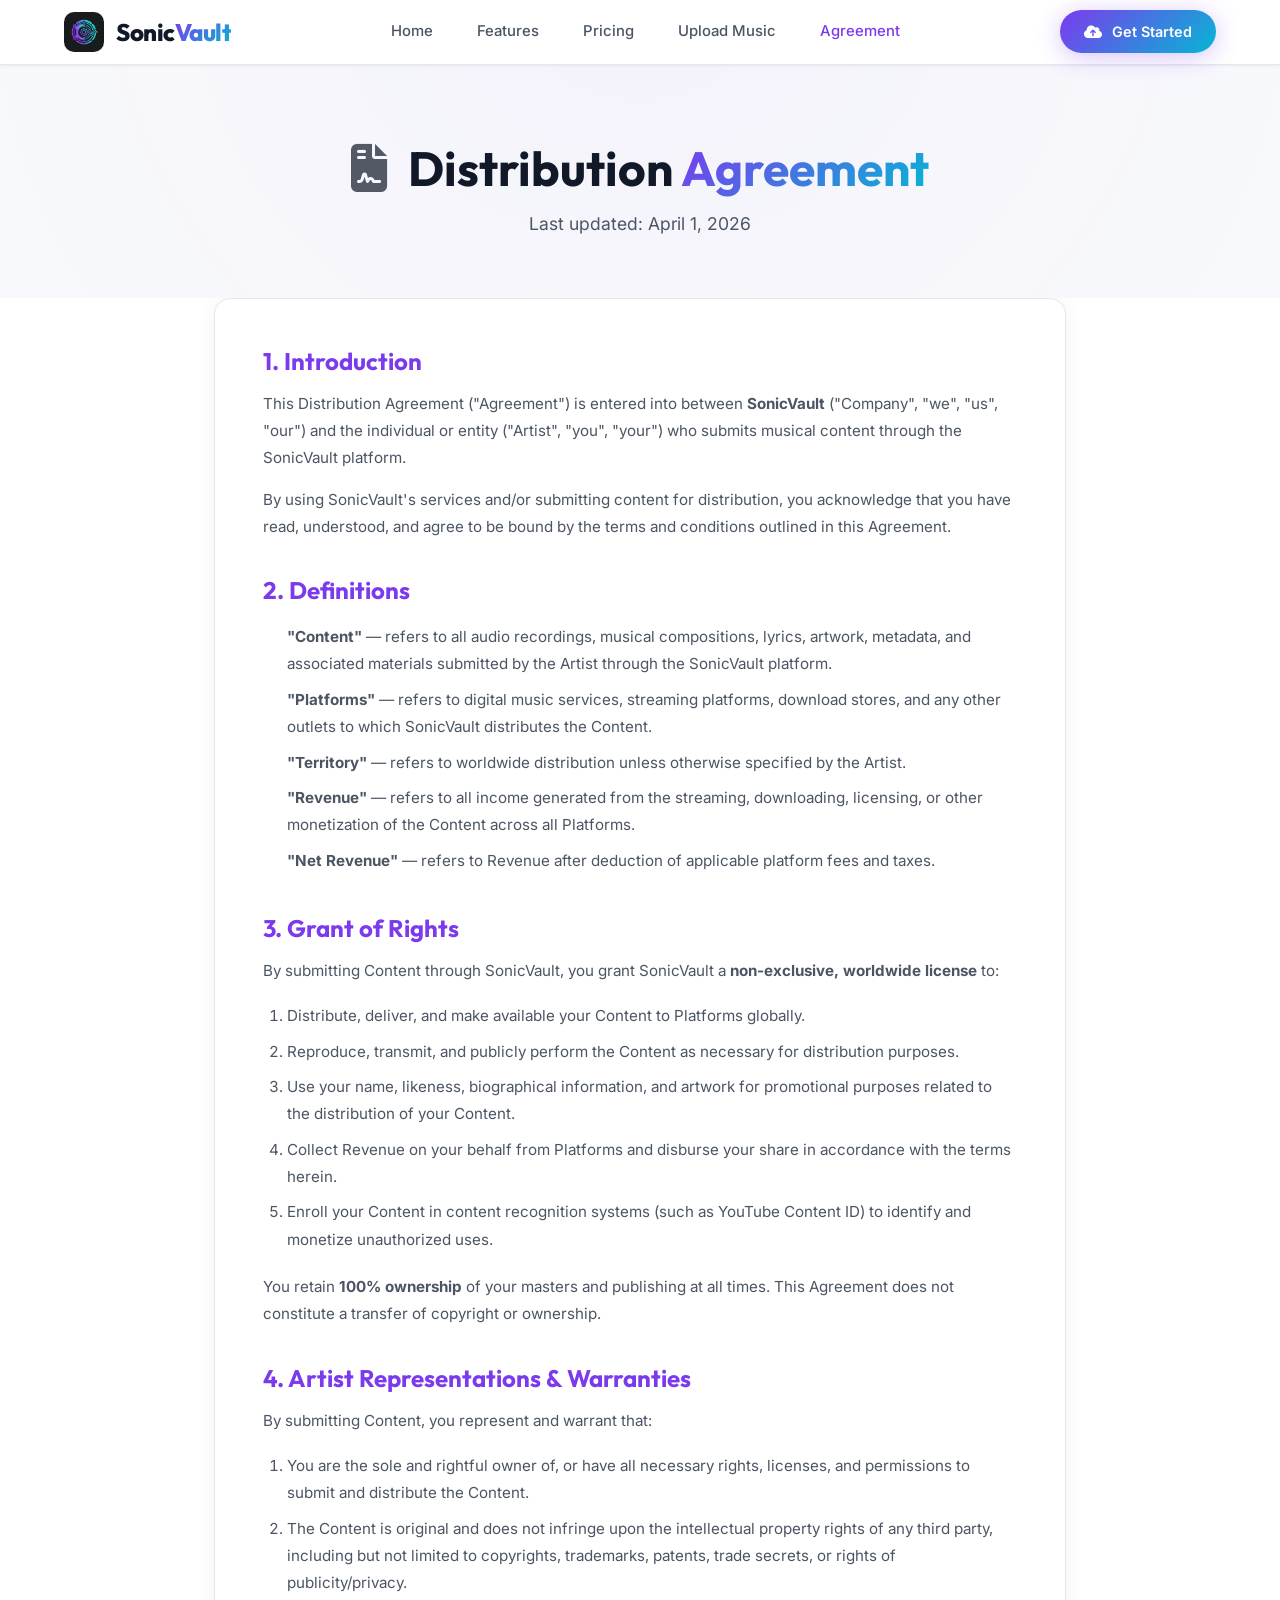
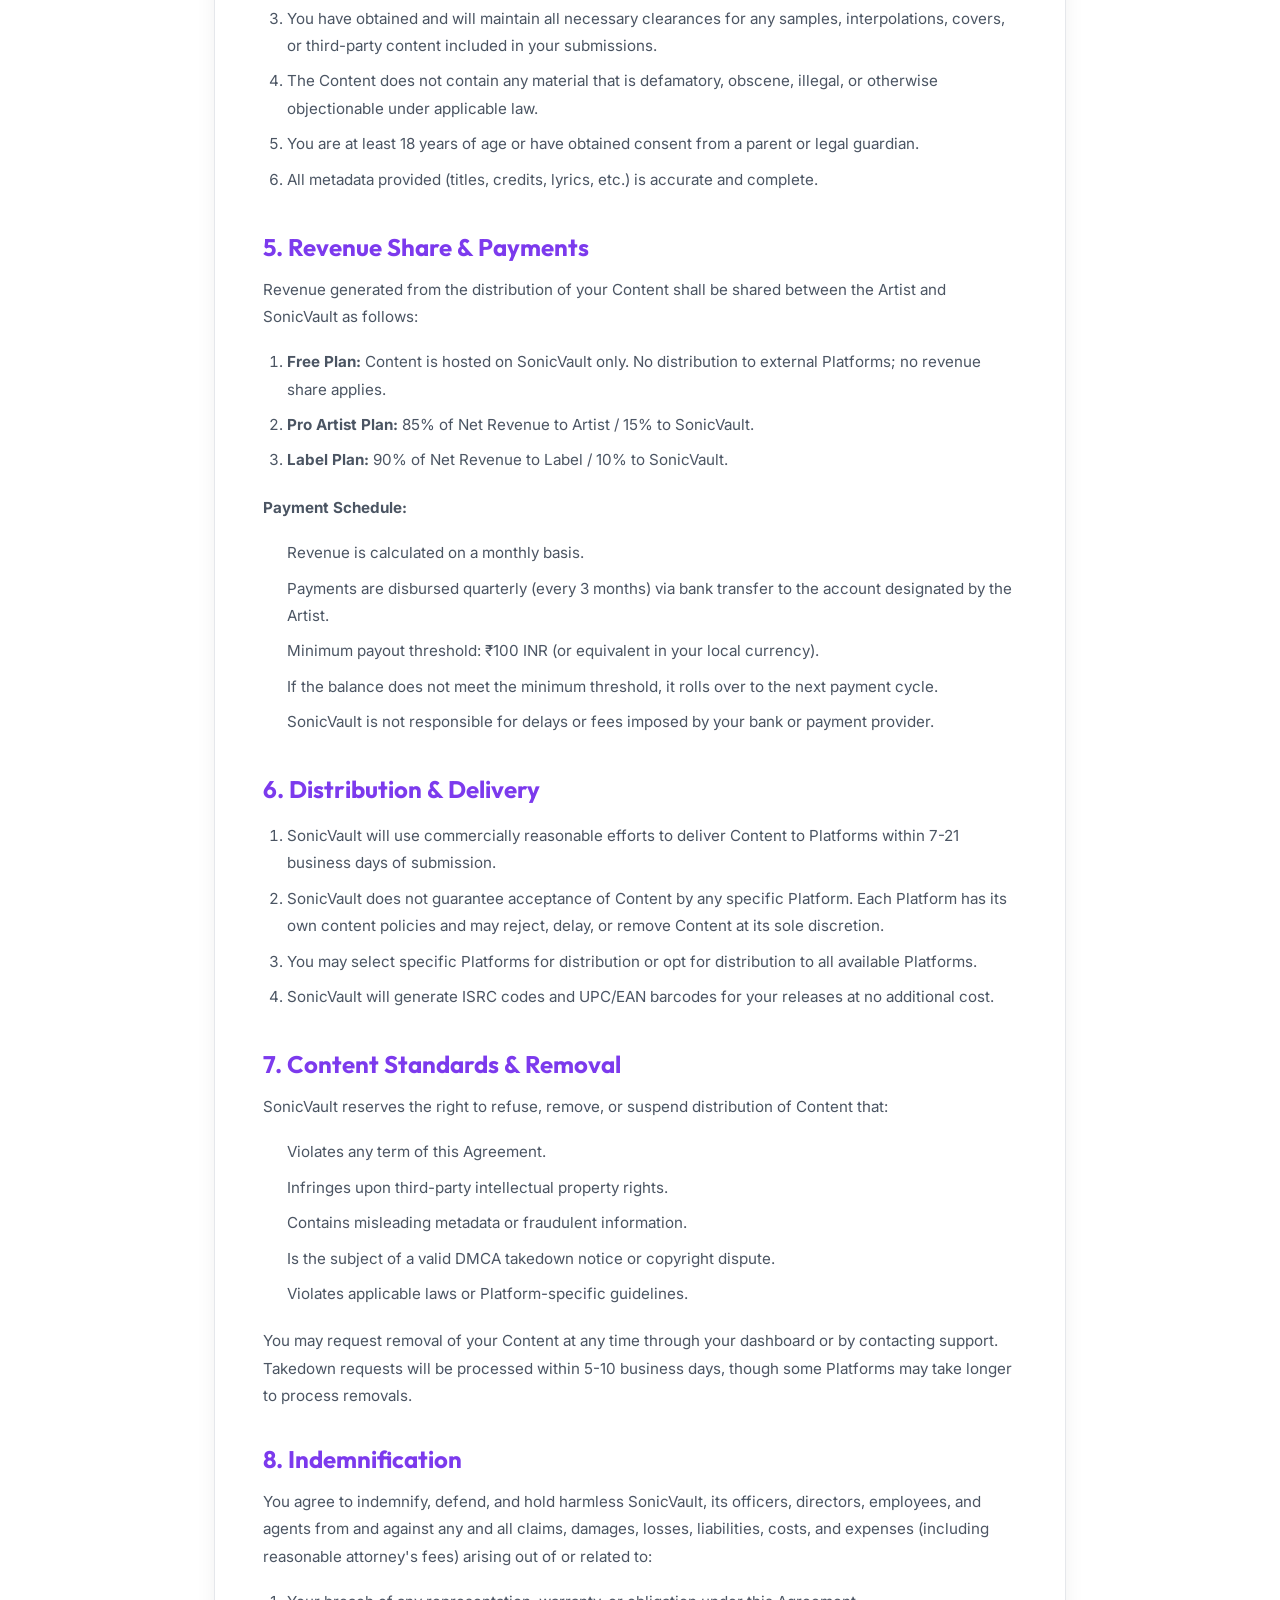
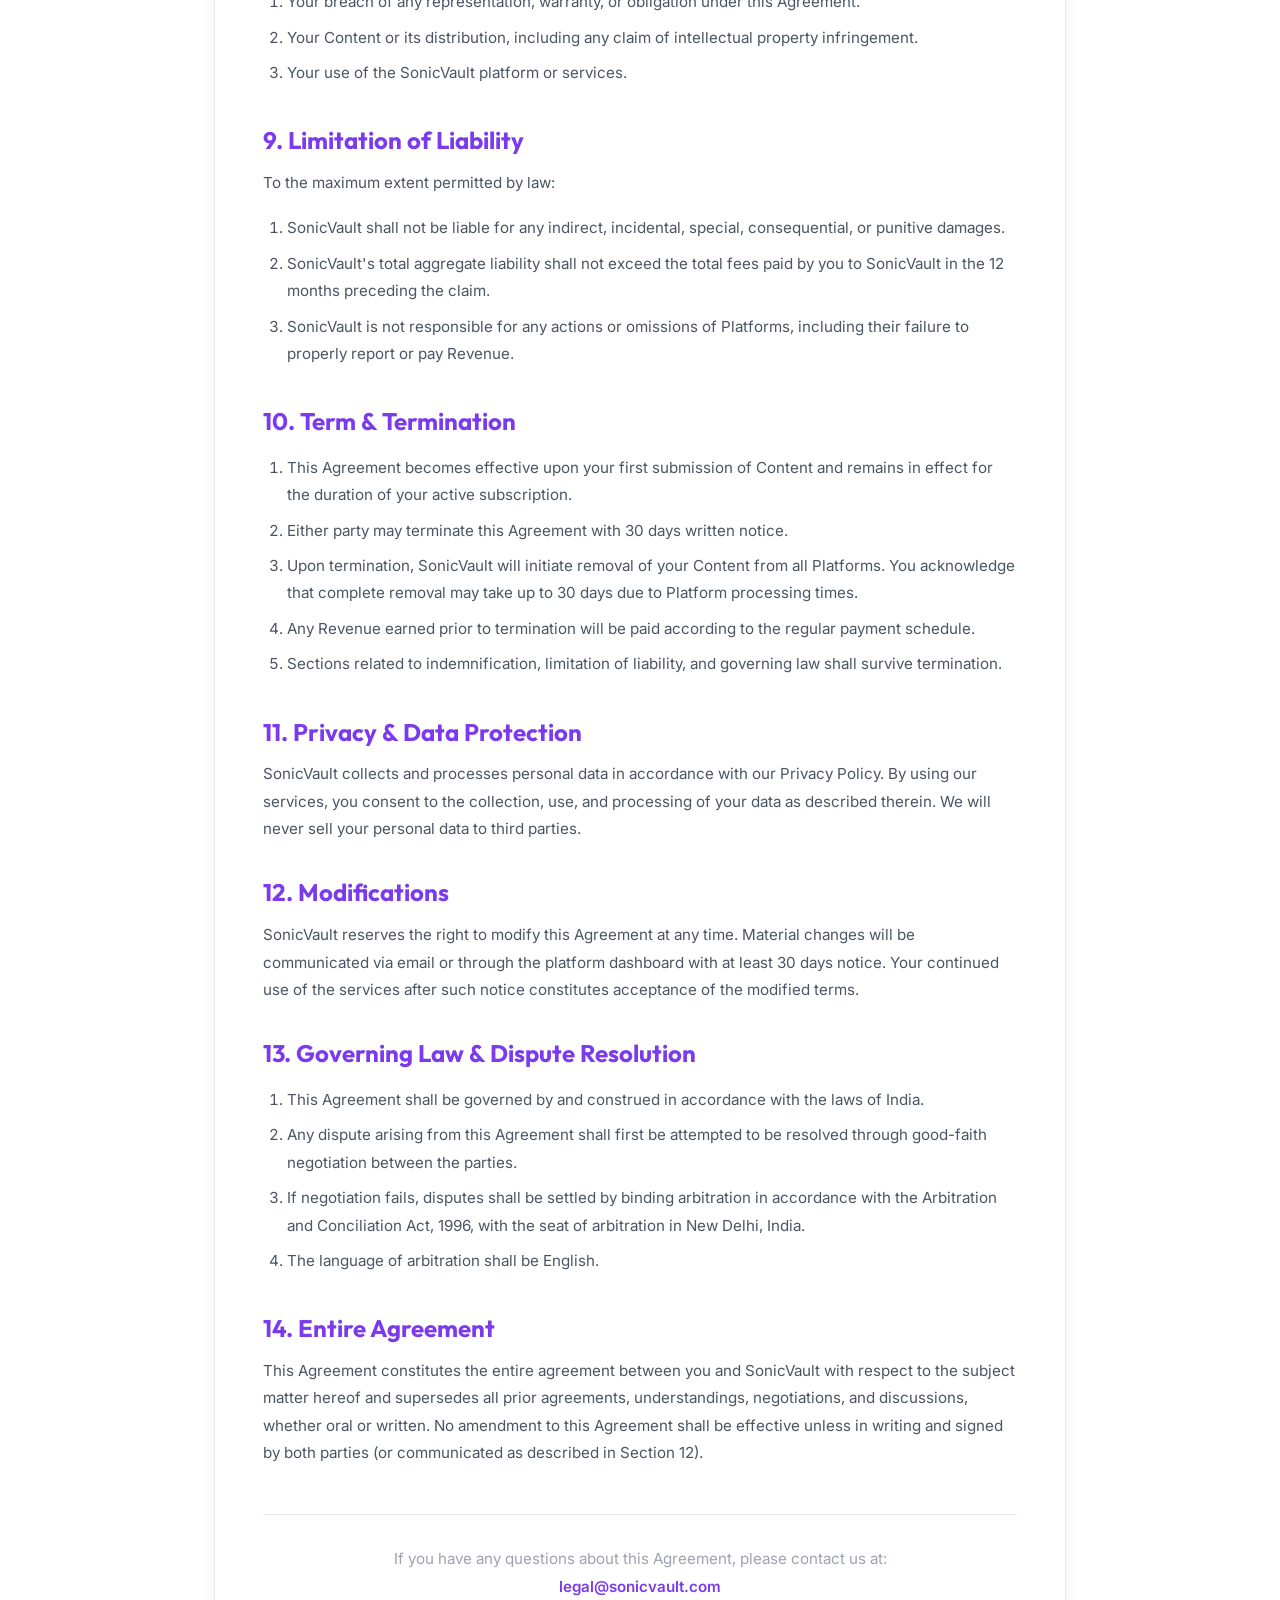
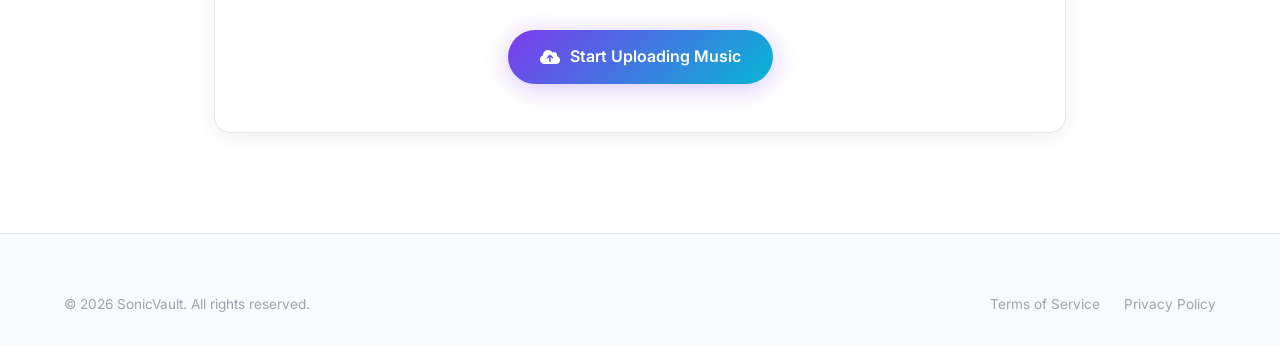
==== agreement.html @ e2209b57 "Initial commit: SonicVault music distribution platform" ====
<!DOCTYPE html>
<html lang="en">
<head>
    <meta charset="UTF-8">
    <meta name="viewport" content="width=device-width, initial-scale=1.0">
    <title>Distribution Agreement — SonicVault</title>
    <meta name="description" content="SonicVault Distribution Agreement — Terms and conditions for music distribution services.">
    <link rel="preconnect" href="https://fonts.googleapis.com">
    <link rel="preconnect" href="https://fonts.gstatic.com" crossorigin>
    <link href="https://fonts.googleapis.com/css2?family=Inter:wght@300;400;500;600;700&family=Outfit:wght@400;500;600;700;800;900&display=swap" rel="stylesheet">
    <link rel="stylesheet" href="https://cdnjs.cloudflare.com/ajax/libs/font-awesome/6.5.1/css/all.min.css">
    <link rel="stylesheet" href="styles.css">
    <link rel="icon" href="assets/images/logo.png" type="image/png">
</head>
<body>

<!-- ===== NAVBAR ===== -->
<nav class="navbar scrolled" id="navbar" style="background: rgba(255,255,255,0.95);">
    <div class="nav-container">
        <a href="index.html" class="nav-logo">
            <img src="assets/images/logo.png" alt="SonicVault Logo">
            <span class="logo-text">Sonic<span>Vault</span></span>
        </a>
        <div class="nav-links">
            <a href="index.html">Home</a>
            <a href="index.html#features">Features</a>
            <a href="index.html#pricing">Pricing</a>
            <a href="upload.html">Upload Music</a>
            <a href="agreement.html" class="active">Agreement</a>
        </div>
        <div class="nav-actions">
            <a href="upload.html" class="btn btn-primary">
                <i class="fa-solid fa-cloud-arrow-up"></i> Get Started
            </a>
        </div>
        <button class="mobile-toggle" id="mobileToggle" aria-label="Toggle menu">
            <i class="fa-solid fa-bars"></i>
        </button>
    </div>
</nav>

<!-- Mobile Menu -->
<div class="mobile-menu" id="mobileMenu">
    <button class="mobile-close" id="mobileClose"><i class="fa-solid fa-xmark"></i></button>
    <a href="index.html">Home</a>
    <a href="index.html#features">Features</a>
    <a href="index.html#pricing">Pricing</a>
    <a href="upload.html">Upload Music</a>
    <a href="agreement.html">Agreement</a>
</div>

<!-- ===== PAGE HEADER ===== -->
<div class="page-header">
    <h1><i class="fa-solid fa-file-contract" style="margin-right: 12px; opacity: 0.7;"></i> Distribution <span class="gradient-text">Agreement</span></h1>
    <p>Last updated: April 1, 2026</p>
</div>

<!-- ===== AGREEMENT CONTENT ===== -->
<div class="agreement-page">
    <div class="agreement-content">

        <h2>1. Introduction</h2>
        <p>This Distribution Agreement ("Agreement") is entered into between <strong>SonicVault</strong> ("Company", "we", "us", "our") and the individual or entity ("Artist", "you", "your") who submits musical content through the SonicVault platform.</p>
        <p>By using SonicVault's services and/or submitting content for distribution, you acknowledge that you have read, understood, and agree to be bound by the terms and conditions outlined in this Agreement.</p>

        <h2>2. Definitions</h2>
        <ul>
            <li><strong>"Content"</strong> — refers to all audio recordings, musical compositions, lyrics, artwork, metadata, and associated materials submitted by the Artist through the SonicVault platform.</li>
            <li><strong>"Platforms"</strong> — refers to digital music services, streaming platforms, download stores, and any other outlets to which SonicVault distributes the Content.</li>
            <li><strong>"Territory"</strong> — refers to worldwide distribution unless otherwise specified by the Artist.</li>
            <li><strong>"Revenue"</strong> — refers to all income generated from the streaming, downloading, licensing, or other monetization of the Content across all Platforms.</li>
            <li><strong>"Net Revenue"</strong> — refers to Revenue after deduction of applicable platform fees and taxes.</li>
        </ul>

        <h2>3. Grant of Rights</h2>
        <p>By submitting Content through SonicVault, you grant SonicVault a <strong>non-exclusive, worldwide license</strong> to:</p>
        <ol>
            <li>Distribute, deliver, and make available your Content to Platforms globally.</li>
            <li>Reproduce, transmit, and publicly perform the Content as necessary for distribution purposes.</li>
            <li>Use your name, likeness, biographical information, and artwork for promotional purposes related to the distribution of your Content.</li>
            <li>Collect Revenue on your behalf from Platforms and disburse your share in accordance with the terms herein.</li>
            <li>Enroll your Content in content recognition systems (such as YouTube Content ID) to identify and monetize unauthorized uses.</li>
        </ol>
        <p>You retain <strong>100% ownership</strong> of your masters and publishing at all times. This Agreement does not constitute a transfer of copyright or ownership.</p>

        <h2>4. Artist Representations & Warranties</h2>
        <p>By submitting Content, you represent and warrant that:</p>
        <ol>
            <li>You are the sole and rightful owner of, or have all necessary rights, licenses, and permissions to submit and distribute the Content.</li>
            <li>The Content is original and does not infringe upon the intellectual property rights of any third party, including but not limited to copyrights, trademarks, patents, trade secrets, or rights of publicity/privacy.</li>
            <li>You have obtained and will maintain all necessary clearances for any samples, interpolations, covers, or third-party content included in your submissions.</li>
            <li>The Content does not contain any material that is defamatory, obscene, illegal, or otherwise objectionable under applicable law.</li>
            <li>You are at least 18 years of age or have obtained consent from a parent or legal guardian.</li>
            <li>All metadata provided (titles, credits, lyrics, etc.) is accurate and complete.</li>
        </ol>

        <h2>5. Revenue Share & Payments</h2>
        <p>Revenue generated from the distribution of your Content shall be shared between the Artist and SonicVault as follows:</p>
        <ol>
            <li><strong>Free Plan:</strong> Content is hosted on SonicVault only. No distribution to external Platforms; no revenue share applies.</li>
            <li><strong>Pro Artist Plan:</strong> 85% of Net Revenue to Artist / 15% to SonicVault.</li>
            <li><strong>Label Plan:</strong> 90% of Net Revenue to Label / 10% to SonicVault.</li>
        </ol>
        <p><strong>Payment Schedule:</strong></p>
        <ul>
            <li>Revenue is calculated on a monthly basis.</li>
            <li>Payments are disbursed quarterly (every 3 months) via bank transfer to the account designated by the Artist.</li>
            <li>Minimum payout threshold: ₹100 INR (or equivalent in your local currency).</li>
            <li>If the balance does not meet the minimum threshold, it rolls over to the next payment cycle.</li>
            <li>SonicVault is not responsible for delays or fees imposed by your bank or payment provider.</li>
        </ul>

        <h2>6. Distribution & Delivery</h2>
        <ol>
            <li>SonicVault will use commercially reasonable efforts to deliver Content to Platforms within 7-21 business days of submission.</li>
            <li>SonicVault does not guarantee acceptance of Content by any specific Platform. Each Platform has its own content policies and may reject, delay, or remove Content at its sole discretion.</li>
            <li>You may select specific Platforms for distribution or opt for distribution to all available Platforms.</li>
            <li>SonicVault will generate ISRC codes and UPC/EAN barcodes for your releases at no additional cost.</li>
        </ol>

        <h2>7. Content Standards & Removal</h2>
        <p>SonicVault reserves the right to refuse, remove, or suspend distribution of Content that:</p>
        <ul>
            <li>Violates any term of this Agreement.</li>
            <li>Infringes upon third-party intellectual property rights.</li>
            <li>Contains misleading metadata or fraudulent information.</li>
            <li>Is the subject of a valid DMCA takedown notice or copyright dispute.</li>
            <li>Violates applicable laws or Platform-specific guidelines.</li>
        </ul>
        <p>You may request removal of your Content at any time through your dashboard or by contacting support. Takedown requests will be processed within 5-10 business days, though some Platforms may take longer to process removals.</p>

        <h2>8. Indemnification</h2>
        <p>You agree to indemnify, defend, and hold harmless SonicVault, its officers, directors, employees, and agents from and against any and all claims, damages, losses, liabilities, costs, and expenses (including reasonable attorney's fees) arising out of or related to:</p>
        <ol>
            <li>Your breach of any representation, warranty, or obligation under this Agreement.</li>
            <li>Your Content or its distribution, including any claim of intellectual property infringement.</li>
            <li>Your use of the SonicVault platform or services.</li>
        </ol>

        <h2>9. Limitation of Liability</h2>
        <p>To the maximum extent permitted by law:</p>
        <ol>
            <li>SonicVault shall not be liable for any indirect, incidental, special, consequential, or punitive damages.</li>
            <li>SonicVault's total aggregate liability shall not exceed the total fees paid by you to SonicVault in the 12 months preceding the claim.</li>
            <li>SonicVault is not responsible for any actions or omissions of Platforms, including their failure to properly report or pay Revenue.</li>
        </ol>

        <h2>10. Term & Termination</h2>
        <ol>
            <li>This Agreement becomes effective upon your first submission of Content and remains in effect for the duration of your active subscription.</li>
            <li>Either party may terminate this Agreement with 30 days written notice.</li>
            <li>Upon termination, SonicVault will initiate removal of your Content from all Platforms. You acknowledge that complete removal may take up to 30 days due to Platform processing times.</li>
            <li>Any Revenue earned prior to termination will be paid according to the regular payment schedule.</li>
            <li>Sections related to indemnification, limitation of liability, and governing law shall survive termination.</li>
        </ol>

        <h2>11. Privacy & Data Protection</h2>
        <p>SonicVault collects and processes personal data in accordance with our Privacy Policy. By using our services, you consent to the collection, use, and processing of your data as described therein. We will never sell your personal data to third parties.</p>

        <h2>12. Modifications</h2>
        <p>SonicVault reserves the right to modify this Agreement at any time. Material changes will be communicated via email or through the platform dashboard with at least 30 days notice. Your continued use of the services after such notice constitutes acceptance of the modified terms.</p>

        <h2>13. Governing Law & Dispute Resolution</h2>
        <ol>
            <li>This Agreement shall be governed by and construed in accordance with the laws of India.</li>
            <li>Any dispute arising from this Agreement shall first be attempted to be resolved through good-faith negotiation between the parties.</li>
            <li>If negotiation fails, disputes shall be settled by binding arbitration in accordance with the Arbitration and Conciliation Act, 1996, with the seat of arbitration in New Delhi, India.</li>
            <li>The language of arbitration shall be English.</li>
        </ol>

        <h2>14. Entire Agreement</h2>
        <p>This Agreement constitutes the entire agreement between you and SonicVault with respect to the subject matter hereof and supersedes all prior agreements, understandings, negotiations, and discussions, whether oral or written. No amendment to this Agreement shall be effective unless in writing and signed by both parties (or communicated as described in Section 12).</p>

        <div style="margin-top: 48px; padding-top: 30px; border-top: 1px solid var(--border-glass);">
            <p style="text-align: center; color: var(--text-muted);">
                If you have any questions about this Agreement, please contact us at:<br>
                <a href="mailto:legal@sonicvault.com" style="color: var(--accent-purple); font-weight: 600;">legal@sonicvault.com</a>
            </p>
            <div style="text-align: center; margin-top: 30px;">
                <a href="upload.html" class="btn btn-primary">
                    <i class="fa-solid fa-cloud-arrow-up"></i> Start Uploading Music
                </a>
            </div>
        </div>
    </div>
</div>

<!-- ===== FOOTER ===== -->
<footer class="footer">
    <div class="container">
        <div class="footer-bottom" style="border-top: none; padding-top: 0;">
            <p>&copy; 2026 SonicVault. All rights reserved.</p>
            <div class="footer-bottom-links">
                <a href="agreement.html">Terms of Service</a>
                <a href="#">Privacy Policy</a>
            </div>
        </div>
    </div>
</footer>

<script src="script.js"></script>
</body>
</html>
---- styles.css ----
/* ===== DESIGN TOKENS — LIGHT THEME ===== */
:root {
  /* Colors — Light Mode */
  --bg-primary: #FFFFFF;
  --bg-secondary: #F8F9FC;
  --bg-card: #FFFFFF;
  --bg-card-hover: #F3F0FF;
  --bg-glass: rgba(124, 58, 237, 0.04);
  --border-glass: #E5E7EB;
  --border-hover: rgba(124, 58, 237, 0.35);

  --text-primary: #111827;
  --text-secondary: #4B5563;
  --text-muted: #9CA3AF;

  --accent-purple: #7C3AED;
  --accent-cyan: #06B6D4;
  --accent-pink: #EC4899;
  --accent-green: #10B981;
  --accent-orange: #F59E0B;

  --gradient-primary: linear-gradient(135deg, #7C3AED, #06B6D4);
  --gradient-hero: linear-gradient(135deg, #0F0720 0%, #1A0A3E 30%, #0D1B3E 70%, #051525 100%);
  --gradient-card: linear-gradient(135deg, rgba(124, 58, 237, 0.06), rgba(6, 182, 212, 0.06));
  --gradient-glow: radial-gradient(circle, rgba(124, 58, 237, 0.08) 0%, transparent 70%);

  /* Typography */
  --font-primary: 'Inter', sans-serif;
  --font-display: 'Outfit', sans-serif;

  /* Spacing */
  --section-padding: 100px 0;
  --container-max: 1200px;
  --border-radius: 16px;
  --border-radius-sm: 10px;
  --border-radius-full: 50px;

  /* Shadows */
  --shadow-sm: 0 1px 3px rgba(0,0,0,0.06);
  --shadow-md: 0 4px 20px rgba(0,0,0,0.06);
  --shadow-lg: 0 10px 40px rgba(0,0,0,0.08);
  --shadow-card: 0 2px 12px rgba(0,0,0,0.05);

  /* Transitions */
  --transition-fast: 0.2s ease;
  --transition-normal: 0.3s ease;
  --transition-slow: 0.5s cubic-bezier(0.4, 0, 0.2, 1);
}

/* ===== RESET & BASE ===== */
*, *::before, *::after {
  margin: 0;
  padding: 0;
  box-sizing: border-box;
}

html {
  scroll-behavior: smooth;
  font-size: 16px;
}

body {
  font-family: var(--font-primary);
  background: var(--bg-primary);
  color: var(--text-primary);
  line-height: 1.6;
  overflow-x: hidden;
  -webkit-font-smoothing: antialiased;
}

a {
  text-decoration: none;
  color: inherit;
  transition: var(--transition-fast);
}

img {
  max-width: 100%;
  display: block;
}

ul { list-style: none; }

h1, h2, h3, h4, h5, h6 {
  font-family: var(--font-display);
  font-weight: 700;
  line-height: 1.2;
}

.container {
  max-width: var(--container-max);
  margin: 0 auto;
  padding: 0 24px;
}

/* ===== UTILITY CLASSES ===== */
.gradient-text {
  background: var(--gradient-primary);
  -webkit-background-clip: text;
  -webkit-text-fill-color: transparent;
  background-clip: text;
}

.section-badge {
  display: inline-flex;
  align-items: center;
  gap: 8px;
  background: rgba(124, 58, 237, 0.08);
  border: 1px solid rgba(124, 58, 237, 0.2);
  padding: 8px 18px;
  border-radius: var(--border-radius-full);
  font-size: 0.85rem;
  font-weight: 500;
  color: var(--accent-purple);
  margin-bottom: 20px;
  letter-spacing: 0.5px;
}

.section-title {
  font-size: clamp(2rem, 4vw, 3rem);
  margin-bottom: 16px;
  letter-spacing: -0.5px;
  color: var(--text-primary);
}

.section-subtitle {
  font-size: 1.1rem;
  color: var(--text-secondary);
  max-width: 600px;
  margin: 0 auto 50px;
}

.text-center { text-align: center; }

.btn {
  display: inline-flex;
  align-items: center;
  justify-content: center;
  gap: 10px;
  padding: 14px 32px;
  border-radius: var(--border-radius-full);
  font-size: 1rem;
  font-weight: 600;
  font-family: var(--font-primary);
  cursor: pointer;
  border: none;
  transition: var(--transition-normal);
  position: relative;
  overflow: hidden;
}

.btn-primary {
  background: var(--gradient-primary);
  color: #fff;
  box-shadow: 0 4px 25px rgba(124, 58, 237, 0.3);
}

.btn-primary:hover {
  transform: translateY(-2px);
  box-shadow: 0 8px 35px rgba(124, 58, 237, 0.45);
}

.btn-secondary {
  background: #fff;
  color: var(--text-primary);
  border: 1px solid var(--border-glass);
  box-shadow: var(--shadow-sm);
}

.btn-secondary:hover {
  background: var(--bg-card-hover);
  border-color: var(--border-hover);
  transform: translateY(-2px);
}

.btn-large {
  padding: 18px 42px;
  font-size: 1.1rem;
}

/* ===== NAVBAR ===== */
.navbar {
  position: fixed;
  top: 0;
  left: 0;
  width: 100%;
  z-index: 1000;
  padding: 16px 0;
  transition: var(--transition-normal);
}

.navbar.scrolled {
  background: rgba(255, 255, 255, 0.92);
  backdrop-filter: blur(20px);
  border-bottom: 1px solid var(--border-glass);
  padding: 10px 0;
  box-shadow: var(--shadow-sm);
}

.nav-container {
  max-width: var(--container-max);
  margin: 0 auto;
  padding: 0 24px;
  display: flex;
  align-items: center;
  justify-content: space-between;
}

.nav-logo {
  display: flex;
  align-items: center;
  gap: 12px;
  font-family: var(--font-display);
  font-size: 1.5rem;
  font-weight: 800;
  letter-spacing: -0.5px;
}

.nav-logo img {
  width: 40px;
  height: 40px;
  border-radius: 10px;
}

.nav-logo .logo-text span {
  background: var(--gradient-primary);
  -webkit-background-clip: text;
  -webkit-text-fill-color: transparent;
  background-clip: text;
}

/* Navbar inside the dark hero */
.hero .nav-logo .logo-text {
  color: #fff;
}

.nav-links {
  display: flex;
  align-items: center;
  gap: 8px;
}

.nav-links a {
  padding: 10px 18px;
  border-radius: var(--border-radius-sm);
  font-size: 0.93rem;
  font-weight: 500;
  color: var(--text-secondary);
  transition: var(--transition-fast);
}

.nav-links a:hover {
  color: var(--text-primary);
  background: rgba(124, 58, 237, 0.06);
}

.nav-links a.active {
  color: var(--accent-purple);
}

/* Before scroll — hero is dark, so nav text must be light */
.navbar:not(.scrolled) .nav-links a {
  color: rgba(255,255,255,0.7);
}
.navbar:not(.scrolled) .nav-links a:hover,
.navbar:not(.scrolled) .nav-links a.active {
  color: #fff;
  background: rgba(255,255,255,0.1);
}

.nav-actions {
  display: flex;
  align-items: center;
  gap: 12px;
}

.nav-actions .btn {
  padding: 10px 24px;
  font-size: 0.9rem;
}

.mobile-toggle {
  display: none;
  background: none;
  border: none;
  color: var(--text-primary);
  font-size: 1.5rem;
  cursor: pointer;
  padding: 8px;
}

.navbar:not(.scrolled) .mobile-toggle {
  color: #fff;
}

/* Mobile Menu */
.mobile-menu {
  display: none;
  position: fixed;
  top: 0;
  left: 0;
  right: 0;
  bottom: 0;
  background: rgba(255, 255, 255, 0.98);
  z-index: 999;
  flex-direction: column;
  align-items: center;
  justify-content: center;
  gap: 24px;
  opacity: 0;
  pointer-events: none;
  transition: var(--transition-normal);
}

.mobile-menu.open {
  opacity: 1;
  pointer-events: all;
}

.mobile-menu a {
  font-size: 1.4rem;
  font-weight: 600;
  color: var(--text-secondary);
  padding: 12px;
}

.mobile-menu a:hover {
  color: var(--accent-purple);
}

.mobile-close {
  position: absolute;
  top: 20px;
  right: 24px;
  background: none;
  border: none;
  color: var(--text-primary);
  font-size: 2rem;
  cursor: pointer;
}

/* ============================================
   HERO — UNIQUE EQUALIZER DESIGN
   ============================================ */
.hero {
  position: relative;
  min-height: 100vh;
  display: flex;
  align-items: center;
  justify-content: center;
  overflow: hidden;
  padding: 120px 24px 80px;
  background: var(--gradient-hero);
}

/* Animated equalizer bars background */
.hero-equalizer {
  position: absolute;
  bottom: 0;
  left: 0;
  right: 0;
  height: 55%;
  display: flex;
  align-items: flex-end;
  justify-content: center;
  gap: 4px;
  z-index: 0;
  opacity: 0.12;
  padding: 0 20px;
}

.eq-bar {
  flex: 1;
  max-width: 14px;
  background: linear-gradient(180deg, var(--accent-cyan), var(--accent-purple));
  border-radius: 6px 6px 0 0;
  animation: eqBounce var(--eq-speed, 1.2s) ease-in-out infinite alternate;
  transform-origin: bottom;
}

/* Grid overlay */
.hero-grid-overlay {
  position: absolute;
  inset: 0;
  z-index: 0;
  background-image:
    linear-gradient(rgba(255,255,255,0.03) 1px, transparent 1px),
    linear-gradient(90deg, rgba(255,255,255,0.03) 1px, transparent 1px);
  background-size: 60px 60px;
}

/* Radial glow behind content */
.hero-radial-glow {
  position: absolute;
  width: 800px;
  height: 800px;
  border-radius: 50%;
  background: radial-gradient(circle, rgba(124, 58, 237, 0.2) 0%, transparent 70%);
  top: 50%;
  left: 50%;
  transform: translate(-50%, -50%);
  z-index: 0;
  animation: heroPulse 6s ease-in-out infinite;
}

.hero-bg {
  display: none;
}

.hero-glow {
  position: absolute;
  width: 400px;
  height: 400px;
  border-radius: 50%;
  filter: blur(120px);
  opacity: 0.25;
  animation: float 8s ease-in-out infinite;
}

.hero-glow-1 {
  background: var(--accent-purple);
  top: -150px;
  left: -100px;
}

.hero-glow-2 {
  background: var(--accent-cyan);
  bottom: -150px;
  right: -100px;
  animation-delay: 4s;
}

.hero-content {
  position: relative;
  z-index: 2;
  text-align: center;
  max-width: 850px;
}

.hero-badge {
  display: inline-flex;
  align-items: center;
  gap: 8px;
  background: rgba(255, 255, 255, 0.08);
  border: 1px solid rgba(255, 255, 255, 0.15);
  padding: 10px 22px;
  border-radius: var(--border-radius-full);
  font-size: 0.9rem;
  font-weight: 500;
  color: var(--accent-cyan);
  margin-bottom: 28px;
  animation: fadeInUp 0.8s ease;
  backdrop-filter: blur(10px);
}

.hero h1 {
  font-size: clamp(2.5rem, 6vw, 4.5rem);
  letter-spacing: -1.5px;
  margin-bottom: 24px;
  color: #fff;
  animation: fadeInUp 0.8s ease 0.1s both;
}

.hero h1 .gradient-text {
  background: linear-gradient(135deg, #A78BFA, #22D3EE);
  -webkit-background-clip: text;
  -webkit-text-fill-color: transparent;
  background-clip: text;
}

.hero p {
  font-size: clamp(1rem, 2vw, 1.25rem);
  color: rgba(255, 255, 255, 0.65);
  max-width: 650px;
  margin: 0 auto 40px;
  animation: fadeInUp 0.8s ease 0.2s both;
}

.hero-buttons {
  display: flex;
  align-items: center;
  justify-content: center;
  gap: 16px;
  flex-wrap: wrap;
  animation: fadeInUp 0.8s ease 0.3s both;
}

.hero .btn-secondary {
  background: rgba(255, 255, 255, 0.08);
  color: #fff;
  border: 1px solid rgba(255, 255, 255, 0.2);
  backdrop-filter: blur(8px);
}

.hero .btn-secondary:hover {
  background: rgba(255, 255, 255, 0.15);
  border-color: rgba(255, 255, 255, 0.35);
}

.hero-stats {
  display: flex;
  align-items: center;
  justify-content: center;
  gap: 48px;
  margin-top: 60px;
  animation: fadeInUp 0.8s ease 0.4s both;
}

.hero-stat {
  text-align: center;
}

.hero-stat .number {
  font-family: var(--font-display);
  font-size: 2.5rem;
  font-weight: 800;
  background: linear-gradient(135deg, #A78BFA, #22D3EE);
  -webkit-background-clip: text;
  -webkit-text-fill-color: transparent;
  background-clip: text;
}

.hero-stat .label {
  font-size: 0.85rem;
  color: rgba(255, 255, 255, 0.45);
  margin-top: 4px;
}

/* Floating music note particles */
.particles {
  position: absolute;
  inset: 0;
  z-index: 1;
  overflow: hidden;
}

.particle {
  position: absolute;
  width: 4px;
  height: 4px;
  border-radius: 50%;
  background: var(--accent-purple);
  opacity: 0.25;
  animation: particleFloat linear infinite;
}

/* Bottom wave transition from hero (dark) → body (white) */
.hero-wave {
  position: absolute;
  bottom: -2px;
  left: 0;
  width: 100%;
  z-index: 3;
  line-height: 0;
}

.hero-wave svg {
  width: 100%;
  height: 80px;
  display: block;
}

/* ===== SCROLLING LOGOS ===== */
.logo-strip {
  padding: 50px 0;
  border-bottom: 1px solid var(--border-glass);
  overflow: hidden;
  position: relative;
  background: var(--bg-secondary);
}

.logo-strip-label {
  text-align: center;
  font-size: 0.85rem;
  color: var(--text-muted);
  text-transform: uppercase;
  letter-spacing: 2px;
  margin-bottom: 30px;
}

.logo-track {
  display: flex;
  animation: scroll 30s linear infinite;
  gap: 60px;
  width: max-content;
}

.logo-track .platform-logo {
  display: flex;
  align-items: center;
  gap: 10px;
  font-size: 1.1rem;
  font-weight: 600;
  color: var(--text-muted);
  white-space: nowrap;
  opacity: 0.5;
  transition: var(--transition-fast);
}

.logo-track .platform-logo:hover {
  opacity: 1;
  color: var(--accent-purple);
}

.logo-track .platform-logo .icon {
  font-size: 1.6rem;
}

/* ===== FEATURES ===== */
.features {
  padding: var(--section-padding);
  position: relative;
  background: var(--bg-primary);
}

.features-grid {
  display: grid;
  grid-template-columns: repeat(3, 1fr);
  gap: 24px;
  margin-top: 50px;
}

.feature-card {
  background: var(--bg-card);
  border: 1px solid var(--border-glass);
  border-radius: var(--border-radius);
  padding: 36px 30px;
  transition: var(--transition-normal);
  position: relative;
  overflow: hidden;
  box-shadow: var(--shadow-card);
}

.feature-card::before {
  content: '';
  position: absolute;
  top: 0;
  left: 0;
  right: 0;
  height: 3px;
  background: var(--gradient-primary);
  opacity: 0;
  transition: var(--transition-normal);
}

.feature-card:hover {
  background: var(--bg-card-hover);
  border-color: var(--border-hover);
  transform: translateY(-5px);
  box-shadow: var(--shadow-lg);
}

.feature-card:hover::before {
  opacity: 1;
}

.feature-icon {
  width: 56px;
  height: 56px;
  border-radius: 14px;
  display: flex;
  align-items: center;
  justify-content: center;
  font-size: 1.5rem;
  margin-bottom: 20px;
}

.feature-icon.purple { background: rgba(124, 58, 237, 0.1); color: var(--accent-purple); }
.feature-icon.cyan { background: rgba(6, 182, 212, 0.1); color: var(--accent-cyan); }
.feature-icon.pink { background: rgba(236, 72, 153, 0.1); color: var(--accent-pink); }
.feature-icon.green { background: rgba(16, 185, 129, 0.1); color: var(--accent-green); }
.feature-icon.orange { background: rgba(245, 158, 11, 0.1); color: var(--accent-orange); }
.feature-icon.blue { background: rgba(59, 130, 246, 0.1); color: #3B82F6; }

.feature-card h3 {
  font-size: 1.2rem;
  margin-bottom: 10px;
  color: var(--text-primary);
}

.feature-card p {
  font-size: 0.93rem;
  color: var(--text-secondary);
  line-height: 1.6;
}

/* ===== HOW IT WORKS ===== */
.how-it-works {
  padding: var(--section-padding);
  position: relative;
  background: var(--bg-secondary);
}

.steps-container {
  display: grid;
  grid-template-columns: repeat(4, 1fr);
  gap: 24px;
  margin-top: 60px;
  position: relative;
}

.steps-container::before {
  content: '';
  position: absolute;
  top: 55px;
  left: 14%;
  right: 14%;
  height: 2px;
  background: var(--gradient-primary);
  opacity: 0.2;
}

.step-card {
  text-align: center;
  position: relative;
}

.step-number {
  width: 60px;
  height: 60px;
  border-radius: 50%;
  background: var(--gradient-primary);
  color: #fff;
  display: flex;
  align-items: center;
  justify-content: center;
  font-family: var(--font-display);
  font-size: 1.4rem;
  font-weight: 800;
  margin: 0 auto 24px;
  position: relative;
  z-index: 2;
  box-shadow: 0 4px 25px rgba(124, 58, 237, 0.25);
}

.step-card h3 {
  font-size: 1.15rem;
  margin-bottom: 10px;
  color: var(--text-primary);
}

.step-card p {
  font-size: 0.9rem;
  color: var(--text-secondary);
}

/* ===== ABOUT SECTION ===== */
.about {
  padding: var(--section-padding);
  background: var(--bg-primary);
}

.about-grid {
  display: grid;
  grid-template-columns: 1fr 1fr;
  gap: 60px;
  align-items: center;
}

.about-image {
  border-radius: var(--border-radius);
  overflow: hidden;
  position: relative;
  box-shadow: var(--shadow-lg);
}

.about-image img {
  width: 100%;
  height: 400px;
  object-fit: cover;
  border-radius: var(--border-radius);
}

.about-content h2 {
  font-size: clamp(1.8rem, 3vw, 2.5rem);
  margin-bottom: 20px;
  color: var(--text-primary);
}

.about-content p {
  color: var(--text-secondary);
  margin-bottom: 16px;
  font-size: 1rem;
  line-height: 1.7;
}

.about-features {
  display: grid;
  grid-template-columns: 1fr 1fr;
  gap: 16px;
  margin-top: 28px;
}

.about-feature {
  display: flex;
  align-items: center;
  gap: 10px;
  font-size: 0.95rem;
  color: var(--text-secondary);
}

.about-feature .check {
  width: 24px;
  height: 24px;
  border-radius: 50%;
  background: rgba(16, 185, 129, 0.12);
  color: var(--accent-green);
  display: flex;
  align-items: center;
  justify-content: center;
  font-size: 0.8rem;
  flex-shrink: 0;
}

/* ===== PRICING ===== */
.pricing {
  padding: var(--section-padding);
  position: relative;
  background: var(--bg-secondary);
}

.pricing-grid {
  display: grid;
  grid-template-columns: repeat(3, 1fr);
  gap: 24px;
  margin-top: 50px;
  align-items: start;
}

.pricing-card {
  background: var(--bg-card);
  border: 1px solid var(--border-glass);
  border-radius: var(--border-radius);
  padding: 40px 32px;
  transition: var(--transition-normal);
  position: relative;
  box-shadow: var(--shadow-card);
}

.pricing-card.popular {
  border-color: var(--accent-purple);
  background: #FEFBFF;
  transform: scale(1.03);
  box-shadow: 0 8px 40px rgba(124, 58, 237, 0.12);
}

.pricing-card.popular .popular-badge {
  position: absolute;
  top: -14px;
  left: 50%;
  transform: translateX(-50%);
  background: var(--gradient-primary);
  color: #fff;
  padding: 6px 20px;
  border-radius: var(--border-radius-full);
  font-size: 0.8rem;
  font-weight: 600;
}

.pricing-card:hover {
  transform: translateY(-5px);
  border-color: var(--border-hover);
  box-shadow: var(--shadow-lg);
}

.pricing-card.popular:hover {
  transform: scale(1.03) translateY(-5px);
}

.pricing-header {
  margin-bottom: 28px;
}

.pricing-header h3 {
  font-size: 1.3rem;
  margin-bottom: 8px;
  color: var(--text-primary);
}

.pricing-header p {
  color: var(--text-muted);
  font-size: 0.9rem;
}

.pricing-price {
  margin-bottom: 28px;
}

.pricing-price .amount {
  font-family: var(--font-display);
  font-size: 3rem;
  font-weight: 800;
  color: var(--text-primary);
}

.pricing-price .period {
  color: var(--text-muted);
  font-size: 0.95rem;
}

.pricing-features {
  margin-bottom: 32px;
  display: flex;
  flex-direction: column;
  gap: 14px;
}

.pricing-features li {
  display: flex;
  align-items: center;
  gap: 12px;
  font-size: 0.93rem;
  color: var(--text-secondary);
}

.pricing-features li .icon {
  color: var(--accent-green);
  font-size: 0.85rem;
}

.pricing-features li.disabled {
  opacity: 0.4;
}

.pricing-features li.disabled .icon {
  color: var(--text-muted);
}

.pricing-card .btn {
  width: 100%;
}

/* ===== TESTIMONIALS ===== */
.testimonials {
  padding: var(--section-padding);
  background: var(--bg-primary);
}

.testimonials-grid {
  display: grid;
  grid-template-columns: repeat(3, 1fr);
  gap: 24px;
  margin-top: 50px;
}

.testimonial-card {
  background: var(--bg-card);
  border: 1px solid var(--border-glass);
  border-radius: var(--border-radius);
  padding: 32px;
  transition: var(--transition-normal);
  box-shadow: var(--shadow-card);
}

.testimonial-card:hover {
  border-color: var(--border-hover);
  transform: translateY(-3px);
  box-shadow: var(--shadow-lg);
}

.testimonial-stars {
  color: var(--accent-orange);
  font-size: 0.9rem;
  margin-bottom: 16px;
  letter-spacing: 2px;
}

.testimonial-text {
  color: var(--text-secondary);
  font-size: 0.95rem;
  line-height: 1.7;
  margin-bottom: 24px;
  font-style: italic;
}

.testimonial-author {
  display: flex;
  align-items: center;
  gap: 14px;
}

.testimonial-avatar {
  width: 48px;
  height: 48px;
  border-radius: 50%;
  background: var(--gradient-primary);
  display: flex;
  align-items: center;
  justify-content: center;
  font-weight: 700;
  font-size: 1rem;
  color: #fff;
}

.testimonial-info h4 {
  font-size: 0.95rem;
  font-weight: 600;
  color: var(--text-primary);
}

.testimonial-info p {
  font-size: 0.8rem;
  color: var(--text-muted);
}

/* ===== FAQ ===== */
.faq {
  padding: var(--section-padding);
  background: var(--bg-secondary);
}

.faq-container {
  max-width: 750px;
  margin: 50px auto 0;
}

.faq-item {
  border: 1px solid var(--border-glass);
  border-radius: var(--border-radius-sm);
  margin-bottom: 12px;
  overflow: hidden;
  transition: var(--transition-normal);
  background: var(--bg-card);
  box-shadow: var(--shadow-sm);
}

.faq-item:hover {
  border-color: var(--border-hover);
}

.faq-question {
  display: flex;
  align-items: center;
  justify-content: space-between;
  padding: 20px 24px;
  cursor: pointer;
  font-weight: 600;
  font-size: 1rem;
  background: none;
  border: none;
  color: var(--text-primary);
  width: 100%;
  text-align: left;
  font-family: var(--font-primary);
}

.faq-question .arrow {
  transition: var(--transition-normal);
  font-size: 1.2rem;
  color: var(--text-muted);
}

.faq-item.open .faq-question .arrow {
  transform: rotate(180deg);
  color: var(--accent-purple);
}

.faq-answer {
  max-height: 0;
  overflow: hidden;
  transition: max-height 0.4s ease;
}

.faq-answer-inner {
  padding: 0 24px 20px;
  color: var(--text-secondary);
  font-size: 0.93rem;
  line-height: 1.7;
}

.faq-item.open .faq-answer {
  max-height: 300px;
}

/* ===== CTA ===== */
.cta {
  padding: var(--section-padding);
  background: var(--bg-primary);
}

.cta-box {
  background: var(--gradient-hero);
  border-radius: 24px;
  padding: 80px 60px;
  text-align: center;
  position: relative;
  overflow: hidden;
}

.cta-box::before {
  content: '';
  position: absolute;
  top: -100px;
  left: 50%;
  transform: translateX(-50%);
  width: 500px;
  height: 500px;
  border-radius: 50%;
  background: var(--accent-purple);
  filter: blur(200px);
  opacity: 0.2;
}

.cta-box h2 {
  font-size: clamp(2rem, 4vw, 3rem);
  margin-bottom: 16px;
  position: relative;
  color: #fff;
}

.cta-box h2 .gradient-text {
  background: linear-gradient(135deg, #A78BFA, #22D3EE);
  -webkit-background-clip: text;
  -webkit-text-fill-color: transparent;
  background-clip: text;
}

.cta-box p {
  color: rgba(255, 255, 255, 0.6);
  font-size: 1.1rem;
  max-width: 500px;
  margin: 0 auto 36px;
  position: relative;
}

.cta-box .btn {
  position: relative;
}

/* ===== FOOTER ===== */
.footer {
  border-top: 1px solid var(--border-glass);
  padding: 60px 0 30px;
  background: var(--bg-secondary);
}

.footer-grid {
  display: grid;
  grid-template-columns: 2fr 1fr 1fr 1fr;
  gap: 48px;
  margin-bottom: 48px;
}

.footer-brand p {
  color: var(--text-muted);
  font-size: 0.9rem;
  margin-top: 16px;
  line-height: 1.7;
  max-width: 300px;
}

.footer-social {
  display: flex;
  gap: 12px;
  margin-top: 20px;
}

.footer-social a {
  width: 40px;
  height: 40px;
  border-radius: 10px;
  background: var(--bg-card);
  border: 1px solid var(--border-glass);
  display: flex;
  align-items: center;
  justify-content: center;
  font-size: 1rem;
  color: var(--text-secondary);
  transition: var(--transition-normal);
}

.footer-social a:hover {
  background: var(--accent-purple);
  border-color: var(--accent-purple);
  color: #fff;
  transform: translateY(-3px);
}

.footer-column h4 {
  font-size: 1rem;
  margin-bottom: 20px;
  font-weight: 600;
  color: var(--text-primary);
}

.footer-column a {
  display: block;
  color: var(--text-muted);
  font-size: 0.9rem;
  padding: 6px 0;
  transition: var(--transition-fast);
}

.footer-column a:hover {
  color: var(--accent-purple);
  padding-left: 6px;
}

.footer-bottom {
  border-top: 1px solid var(--border-glass);
  padding-top: 24px;
  display: flex;
  align-items: center;
  justify-content: space-between;
  font-size: 0.85rem;
  color: var(--text-muted);
}

.footer-bottom-links {
  display: flex;
  gap: 24px;
}

.footer-bottom-links a:hover {
  color: var(--accent-purple);
}

/* ===== UPLOAD PAGE ===== */
.page-header {
  padding: 140px 0 60px;
  text-align: center;
  position: relative;
  overflow: hidden;
  background: var(--bg-secondary);
}

.page-header::before {
  content: '';
  position: absolute;
  top: -200px;
  left: 50%;
  transform: translateX(-50%);
  width: 800px;
  height: 400px;
  border-radius: 50%;
  background: var(--accent-purple);
  filter: blur(200px);
  opacity: 0.06;
}

.page-header h1 {
  font-size: clamp(2rem, 4vw, 3rem);
  margin-bottom: 12px;
  position: relative;
  color: var(--text-primary);
}

.page-header p {
  color: var(--text-secondary);
  font-size: 1.1rem;
  position: relative;
}

/* Upload Steps */
.upload-container {
  max-width: 800px;
  margin: 0 auto;
  padding: 0 24px 100px;
}

.upload-progress {
  display: flex;
  align-items: center;
  justify-content: center;
  gap: 0;
  margin-bottom: 50px;
}

.progress-step {
  display: flex;
  align-items: center;
  gap: 10px;
}

.progress-step .step-dot {
  width: 40px;
  height: 40px;
  border-radius: 50%;
  background: var(--bg-secondary);
  border: 2px solid var(--border-glass);
  display: flex;
  align-items: center;
  justify-content: center;
  font-weight: 700;
  font-size: 0.9rem;
  color: var(--text-muted);
  transition: var(--transition-normal);
}

.progress-step.active .step-dot {
  background: var(--gradient-primary);
  border-color: var(--accent-purple);
  color: #fff;
  box-shadow: 0 0 20px rgba(124, 58, 237, 0.25);
}

.progress-step.completed .step-dot {
  background: var(--accent-green);
  border-color: var(--accent-green);
  color: #fff;
}

.progress-step .step-label {
  font-size: 0.85rem;
  color: var(--text-muted);
  font-weight: 500;
}

.progress-step.active .step-label {
  color: var(--text-primary);
}

.progress-line {
  width: 60px;
  height: 2px;
  background: var(--border-glass);
  margin: 0 16px;
}

.progress-line.active {
  background: var(--gradient-primary);
}

/* Form Step */
.form-step {
  display: none;
}

.form-step.active {
  display: block;
  animation: fadeInUp 0.5s ease;
}

.form-card {
  background: var(--bg-card);
  border: 1px solid var(--border-glass);
  border-radius: var(--border-radius);
  padding: 40px;
  box-shadow: var(--shadow-md);
}

.form-group {
  margin-bottom: 24px;
}

.form-group label {
  display: block;
  margin-bottom: 8px;
  font-weight: 600;
  font-size: 0.93rem;
  color: var(--text-primary);
}

.form-group label .required {
  color: var(--accent-pink);
}

.form-group input,
.form-group select,
.form-group textarea {
  width: 100%;
  padding: 14px 18px;
  border-radius: var(--border-radius-sm);
  border: 1px solid var(--border-glass);
  background: var(--bg-secondary);
  color: var(--text-primary);
  font-size: 0.95rem;
  font-family: var(--font-primary);
  transition: var(--transition-fast);
  outline: none;
}

.form-group input:focus,
.form-group select:focus,
.form-group textarea:focus {
  border-color: var(--accent-purple);
  box-shadow: 0 0 0 3px rgba(124, 58, 237, 0.1);
}

.form-group textarea {
  resize: vertical;
  min-height: 120px;
}

.form-row {
  display: grid;
  grid-template-columns: 1fr 1fr;
  gap: 20px;
}

/* Upload Zone */
.upload-zone {
  border: 2px dashed var(--border-glass);
  border-radius: var(--border-radius);
  padding: 50px;
  text-align: center;
  cursor: pointer;
  transition: var(--transition-normal);
  margin-bottom: 24px;
  background: var(--bg-secondary);
}

.upload-zone:hover {
  border-color: var(--accent-purple);
  background: rgba(124, 58, 237, 0.03);
}

.upload-zone.dragover {
  border-color: var(--accent-cyan);
  background: rgba(6, 182, 212, 0.03);
}

.upload-zone .upload-icon {
  font-size: 3rem;
  margin-bottom: 16px;
  opacity: 0.5;
}

.upload-zone h3 {
  margin-bottom: 8px;
  font-size: 1.1rem;
  color: var(--text-primary);
}

.upload-zone p {
  color: var(--text-muted);
  font-size: 0.9rem;
}

.upload-zone .browse-btn {
  color: var(--accent-purple);
  font-weight: 600;
  cursor: pointer;
}

.upload-preview {
  background: var(--bg-secondary);
  border: 1px solid var(--border-glass);
  border-radius: var(--border-radius-sm);
  padding: 16px 20px;
  display: none;
  align-items: center;
  gap: 14px;
  margin-top: 16px;
}

.upload-preview.show {
  display: flex;
}

.upload-preview .file-icon { font-size: 1.5rem; }
.upload-preview .file-info { flex: 1; }
.upload-preview .file-info .name { font-weight: 600; font-size: 0.93rem; color: var(--text-primary); }
.upload-preview .file-info .size { color: var(--text-muted); font-size: 0.8rem; }
.upload-preview .remove-file {
  background: none;
  border: none;
  color: var(--accent-pink);
  cursor: pointer;
  font-size: 1.2rem;
}

/* Album Art Upload */
.art-upload {
  display: flex;
  gap: 24px;
  align-items: flex-start;
}

.art-preview {
  width: 180px;
  height: 180px;
  border-radius: var(--border-radius-sm);
  border: 2px dashed var(--border-glass);
  display: flex;
  align-items: center;
  justify-content: center;
  cursor: pointer;
  overflow: hidden;
  flex-shrink: 0;
  transition: var(--transition-normal);
  background: var(--bg-secondary);
}

.art-preview:hover { border-color: var(--accent-purple); }

.art-preview img {
  width: 100%;
  height: 100%;
  object-fit: cover;
  display: none;
}

.art-preview .placeholder {
  text-align: center;
  color: var(--text-muted);
  font-size: 0.85rem;
}

.art-preview .placeholder .icon {
  font-size: 2rem;
  display: block;
  margin-bottom: 8px;
}

.art-specs { flex: 1; }
.art-specs h4 { margin-bottom: 10px; font-size: 1rem; color: var(--text-primary); }
.art-specs ul { color: var(--text-secondary); font-size: 0.88rem; }
.art-specs ul li { padding: 4px 0; display: flex; align-items: center; gap: 8px; }
.art-specs ul li::before { content: '•'; color: var(--accent-purple); }

/* Agreement Box (inside upload) */
.agreement-box {
  background: var(--bg-secondary);
  border: 1px solid var(--border-glass);
  border-radius: var(--border-radius);
  padding: 40px;
  max-height: 400px;
  overflow-y: auto;
  margin-bottom: 24px;
}

.agreement-box::-webkit-scrollbar { width: 6px; }
.agreement-box::-webkit-scrollbar-track { background: transparent; }
.agreement-box::-webkit-scrollbar-thumb { background: var(--border-glass); border-radius: 3px; }

.agreement-box h3 { font-size: 1.2rem; margin: 24px 0 12px; color: var(--text-primary); }
.agreement-box h3:first-child { margin-top: 0; }
.agreement-box p, .agreement-box ol li {
  color: var(--text-secondary);
  font-size: 0.93rem;
  line-height: 1.7;
  margin-bottom: 10px;
}
.agreement-box ol { padding-left: 20px; }

.checkbox-group {
  display: flex;
  align-items: flex-start;
  gap: 12px;
  margin: 20px 0;
}

.checkbox-group input[type="checkbox"] {
  width: 20px;
  height: 20px;
  accent-color: var(--accent-purple);
  margin-top: 2px;
  flex-shrink: 0;
}

.checkbox-group label {
  font-size: 0.93rem;
  color: var(--text-secondary);
  cursor: pointer;
}

/* Form Navigation */
.form-nav {
  display: flex;
  justify-content: space-between;
  margin-top: 30px;
  gap: 16px;
}

/* Success State */
.upload-success {
  text-align: center;
  padding: 60px 40px;
  display: none;
}

.upload-success.show {
  display: block;
  animation: fadeInUp 0.5s ease;
}

.success-icon {
  width: 100px;
  height: 100px;
  border-radius: 50%;
  background: rgba(16, 185, 129, 0.12);
  color: var(--accent-green);
  display: flex;
  align-items: center;
  justify-content: center;
  font-size: 3rem;
  margin: 0 auto 24px;
  animation: scaleIn 0.5s ease;
}

.upload-success h2 { margin-bottom: 12px; color: var(--text-primary); }
.upload-success p { color: var(--text-secondary); max-width: 450px; margin: 0 auto 30px; }

/* ===== AGREEMENT PAGE ===== */
.agreement-page {
  padding: 0 24px 100px;
  max-width: 900px;
  margin: 0 auto;
}

.agreement-content {
  background: var(--bg-card);
  border: 1px solid var(--border-glass);
  border-radius: var(--border-radius);
  padding: 48px;
  box-shadow: var(--shadow-md);
}

.agreement-content h2 {
  font-size: 1.5rem;
  margin: 36px 0 14px;
  color: var(--accent-purple);
}

.agreement-content h2:first-child { margin-top: 0; }

.agreement-content p {
  color: var(--text-secondary);
  font-size: 0.95rem;
  line-height: 1.8;
  margin-bottom: 14px;
}

.agreement-content ol, .agreement-content ul {
  padding-left: 24px;
  margin-bottom: 16px;
}

.agreement-content ol li, .agreement-content ul li {
  color: var(--text-secondary);
  font-size: 0.95rem;
  line-height: 1.8;
  padding: 4px 0;
}

/* ===== ANIMATIONS ===== */
@keyframes fadeInUp {
  from { opacity: 0; transform: translateY(30px); }
  to { opacity: 1; transform: translateY(0); }
}

@keyframes scaleIn {
  from { transform: scale(0); }
  to { transform: scale(1); }
}

@keyframes float {
  0%, 100% { transform: translate(0, 0); }
  50% { transform: translate(30px, -30px); }
}

@keyframes scroll {
  0% { transform: translateX(0); }
  100% { transform: translateX(-50%); }
}

@keyframes particleFloat {
  0% { transform: translateY(100vh) scale(0); opacity: 0; }
  10% { opacity: 0.3; }
  90% { opacity: 0.15; }
  100% { transform: translateY(-100vh) scale(1); opacity: 0; }
}

@keyframes eqBounce {
  0% { height: var(--eq-min, 20px); }
  100% { height: var(--eq-max, 180px); }
}

@keyframes heroPulse {
  0%, 100% { opacity: 0.2; transform: translate(-50%, -50%) scale(1); }
  50% { opacity: 0.35; transform: translate(-50%, -50%) scale(1.1); }
}

@keyframes pulse {
  0%, 100% { opacity: 1; }
  50% { opacity: 0.5; }
}

/* Scroll Reveal */
.reveal {
  opacity: 0;
  transform: translateY(40px);
  transition: all 0.8s cubic-bezier(0.4, 0, 0.2, 1);
}

.reveal.visible {
  opacity: 1;
  transform: translateY(0);
}

/* ===== RESPONSIVE ===== */
@media (max-width: 1024px) {
  .features-grid { grid-template-columns: repeat(2, 1fr); }
  .pricing-grid { grid-template-columns: repeat(2, 1fr); }
  .testimonials-grid { grid-template-columns: repeat(2, 1fr); }
  .footer-grid { grid-template-columns: repeat(2, 1fr); gap: 32px; }
  .steps-container { grid-template-columns: repeat(2, 1fr); }
  .steps-container::before { display: none; }
}

@media (max-width: 768px) {
  .nav-links, .nav-actions { display: none; }
  .mobile-toggle { display: block; }
  .mobile-menu { display: flex; }

  .hero h1 { font-size: 2.2rem; }
  .hero-stats { gap: 24px; flex-wrap: wrap; }
  .hero-stat .number { font-size: 1.8rem; }

  .features-grid { grid-template-columns: 1fr; }
  .pricing-grid { grid-template-columns: 1fr; max-width: 400px; margin-left: auto; margin-right: auto; }
  .pricing-card.popular { transform: none; }
  .pricing-card.popular:hover { transform: translateY(-5px); }
  .testimonials-grid { grid-template-columns: 1fr; }
  .steps-container { grid-template-columns: 1fr; }

  .about-grid { grid-template-columns: 1fr; gap: 32px; }

  .footer-grid { grid-template-columns: 1fr; }
  .footer-bottom { flex-direction: column; gap: 12px; text-align: center; }

  .form-row { grid-template-columns: 1fr; }
  .art-upload { flex-direction: column; align-items: center; }

  .agreement-content { padding: 24px; }
  .form-card { padding: 24px; }

  .cta-box { padding: 48px 24px; }

  .hero-equalizer { gap: 3px; }

  :root { --section-padding: 60px 0; }
}

@media (max-width: 480px) {
  .hero-buttons { flex-direction: column; width: 100%; }
  .hero-buttons .btn { width: 100%; }
  .upload-progress { flex-wrap: wrap; gap: 8px; }
  .progress-line { width: 30px; }
}
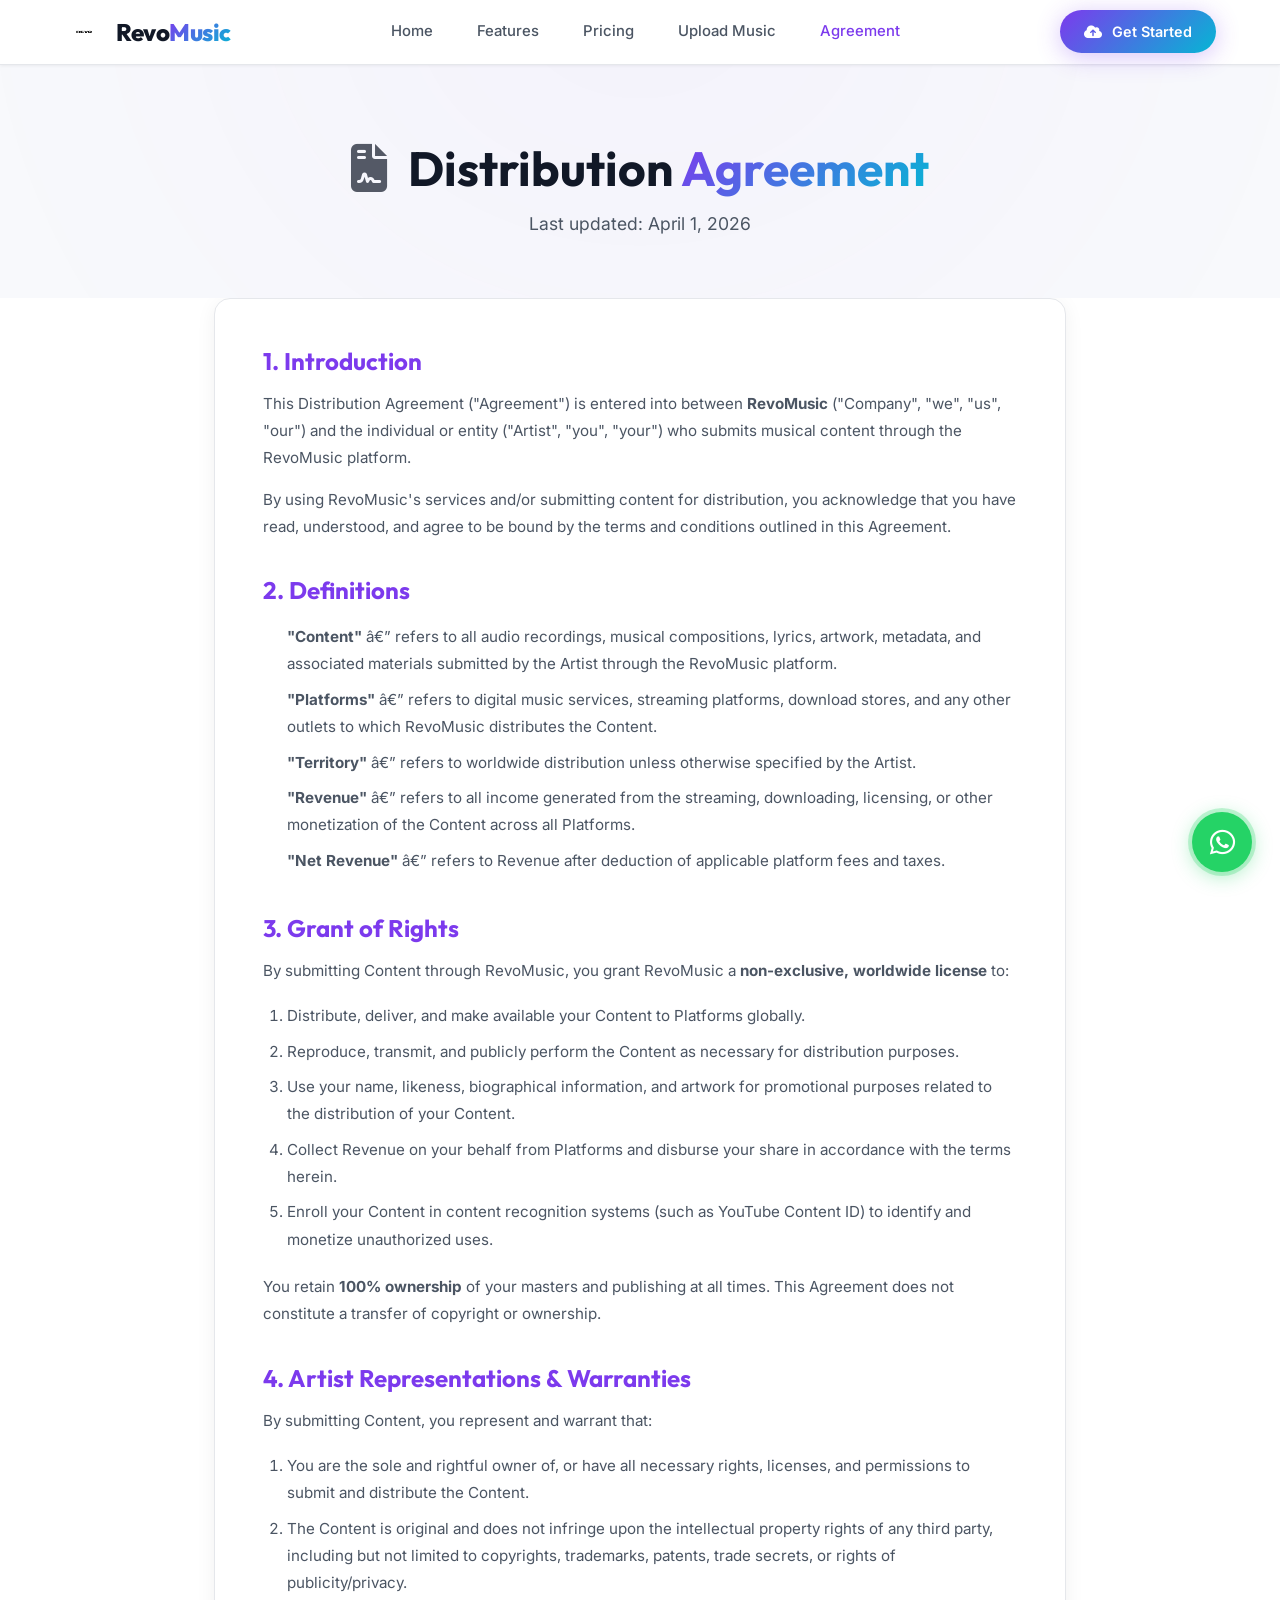
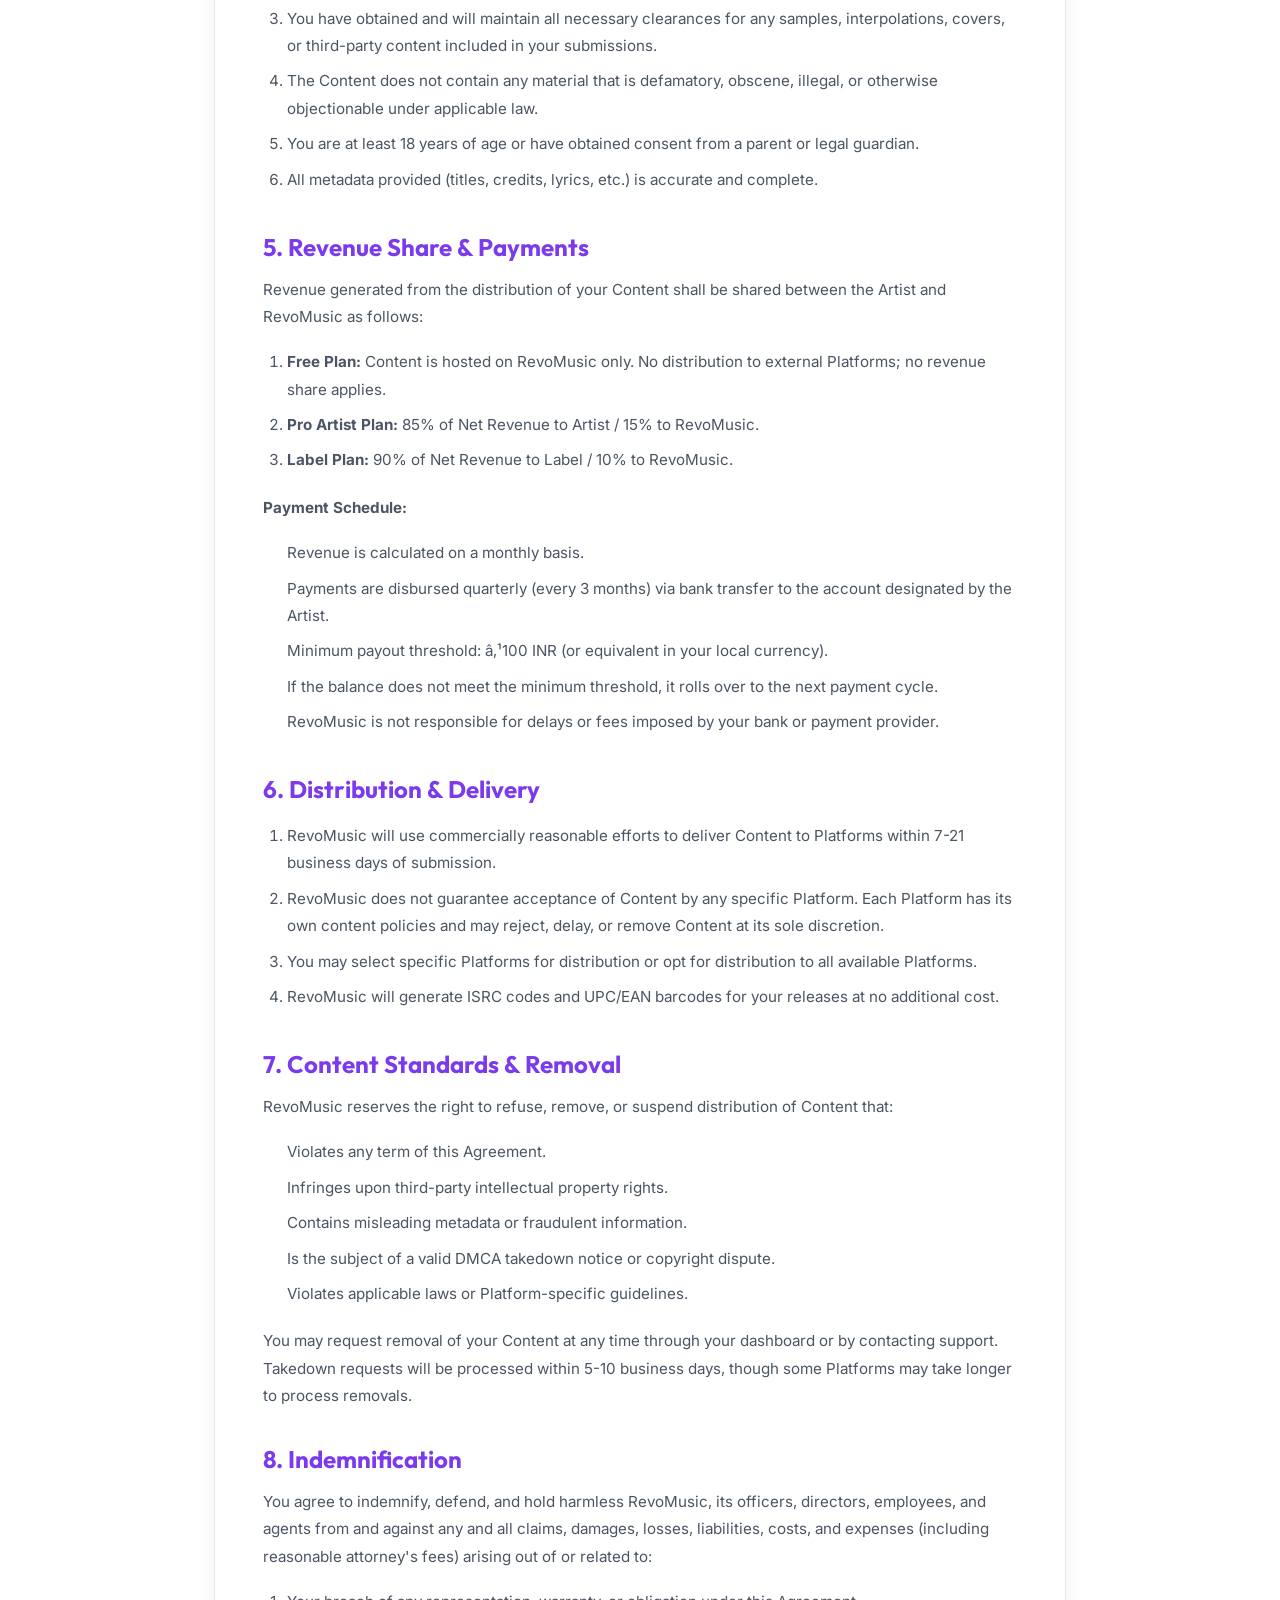
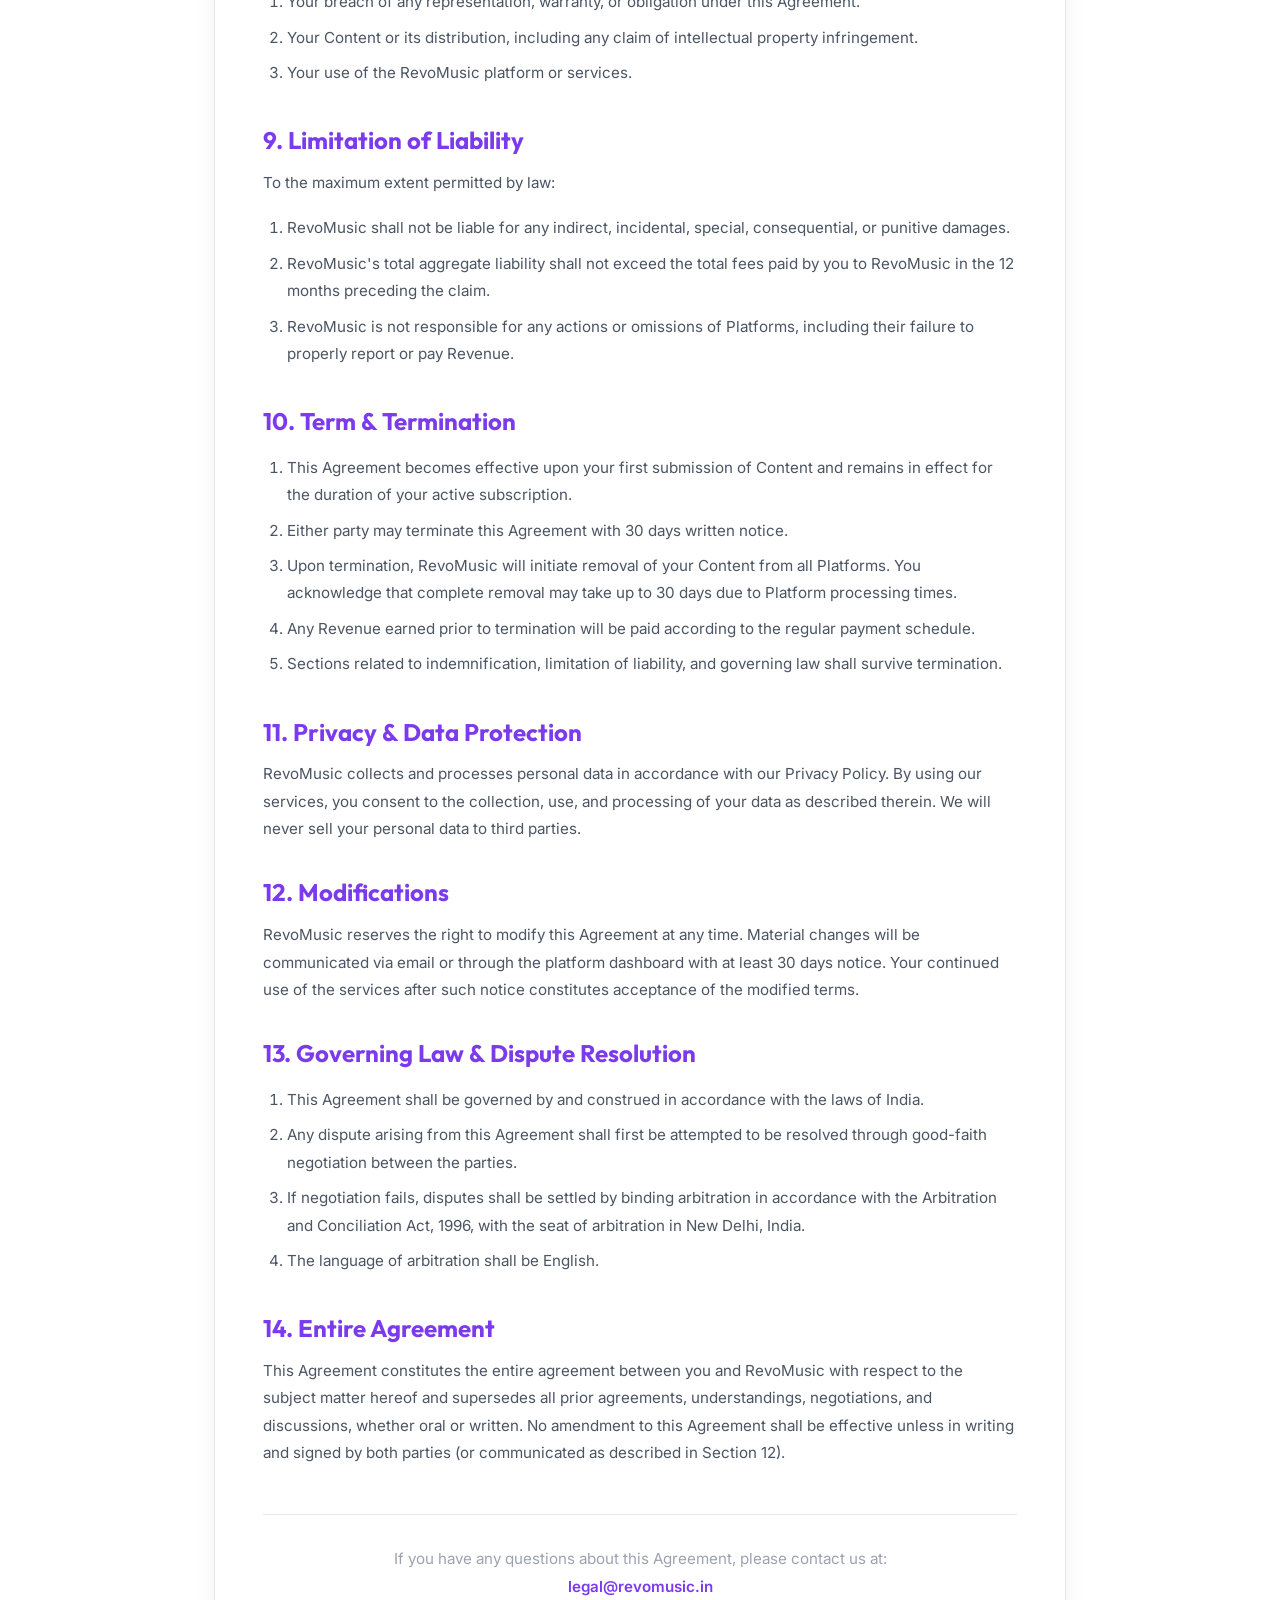
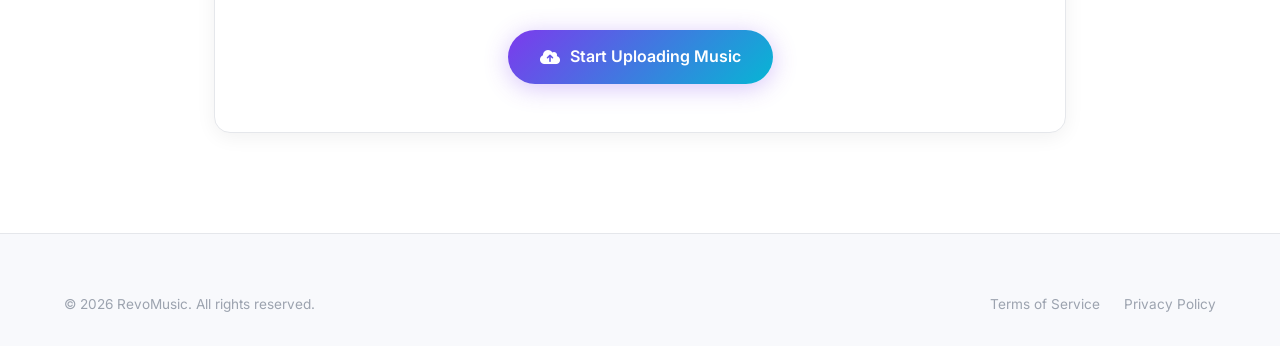
==== commit 2b25926f: "Rebrand to RevoMusic: new logo, testimonials, WhatsApp button, Instagram link" ====
--- a/agreement.html
+++ b/agreement.html
@@ -3,8 +3,8 @@
 <head>
     <meta charset="UTF-8">
     <meta name="viewport" content="width=device-width, initial-scale=1.0">
-    <title>Distribution Agreement — SonicVault</title>
-    <meta name="description" content="SonicVault Distribution Agreement — Terms and conditions for music distribution services.">
+    <title>Distribution Agreement â€” RevoMusic</title>
+    <meta name="description" content="RevoMusic Distribution Agreement â€” Terms and conditions for music distribution services.">
     <link rel="preconnect" href="https://fonts.googleapis.com">
     <link rel="preconnect" href="https://fonts.gstatic.com" crossorigin>
     <link href="https://fonts.googleapis.com/css2?family=Inter:wght@300;400;500;600;700&family=Outfit:wght@400;500;600;700;800;900&display=swap" rel="stylesheet">
@@ -18,8 +18,8 @@
 <nav class="navbar scrolled" id="navbar" style="background: rgba(255,255,255,0.95);">
     <div class="nav-container">
         <a href="index.html" class="nav-logo">
-            <img src="assets/images/logo.png" alt="SonicVault Logo">
-            <span class="logo-text">Sonic<span>Vault</span></span>
+            <img src="assets/images/logo.png" alt="RevoMusic Logo">
+            <span class="logo-text">Revo<span>Music</span></span>
         </a>
         <div class="nav-links">
             <a href="index.html">Home</a>
@@ -60,20 +60,20 @@
     <div class="agreement-content">
 
         <h2>1. Introduction</h2>
-        <p>This Distribution Agreement ("Agreement") is entered into between <strong>SonicVault</strong> ("Company", "we", "us", "our") and the individual or entity ("Artist", "you", "your") who submits musical content through the SonicVault platform.</p>
-        <p>By using SonicVault's services and/or submitting content for distribution, you acknowledge that you have read, understood, and agree to be bound by the terms and conditions outlined in this Agreement.</p>
+        <p>This Distribution Agreement ("Agreement") is entered into between <strong>RevoMusic</strong> ("Company", "we", "us", "our") and the individual or entity ("Artist", "you", "your") who submits musical content through the RevoMusic platform.</p>
+        <p>By using RevoMusic's services and/or submitting content for distribution, you acknowledge that you have read, understood, and agree to be bound by the terms and conditions outlined in this Agreement.</p>
 
         <h2>2. Definitions</h2>
         <ul>
-            <li><strong>"Content"</strong> — refers to all audio recordings, musical compositions, lyrics, artwork, metadata, and associated materials submitted by the Artist through the SonicVault platform.</li>
-            <li><strong>"Platforms"</strong> — refers to digital music services, streaming platforms, download stores, and any other outlets to which SonicVault distributes the Content.</li>
-            <li><strong>"Territory"</strong> — refers to worldwide distribution unless otherwise specified by the Artist.</li>
-            <li><strong>"Revenue"</strong> — refers to all income generated from the streaming, downloading, licensing, or other monetization of the Content across all Platforms.</li>
-            <li><strong>"Net Revenue"</strong> — refers to Revenue after deduction of applicable platform fees and taxes.</li>
+            <li><strong>"Content"</strong> â€” refers to all audio recordings, musical compositions, lyrics, artwork, metadata, and associated materials submitted by the Artist through the RevoMusic platform.</li>
+            <li><strong>"Platforms"</strong> â€” refers to digital music services, streaming platforms, download stores, and any other outlets to which RevoMusic distributes the Content.</li>
+            <li><strong>"Territory"</strong> â€” refers to worldwide distribution unless otherwise specified by the Artist.</li>
+            <li><strong>"Revenue"</strong> â€” refers to all income generated from the streaming, downloading, licensing, or other monetization of the Content across all Platforms.</li>
+            <li><strong>"Net Revenue"</strong> â€” refers to Revenue after deduction of applicable platform fees and taxes.</li>
         </ul>
 
         <h2>3. Grant of Rights</h2>
-        <p>By submitting Content through SonicVault, you grant SonicVault a <strong>non-exclusive, worldwide license</strong> to:</p>
+        <p>By submitting Content through RevoMusic, you grant RevoMusic a <strong>non-exclusive, worldwide license</strong> to:</p>
         <ol>
             <li>Distribute, deliver, and make available your Content to Platforms globally.</li>
             <li>Reproduce, transmit, and publicly perform the Content as necessary for distribution purposes.</li>
@@ -95,31 +95,31 @@
         </ol>
 
         <h2>5. Revenue Share & Payments</h2>
-        <p>Revenue generated from the distribution of your Content shall be shared between the Artist and SonicVault as follows:</p>
-        <ol>
-            <li><strong>Free Plan:</strong> Content is hosted on SonicVault only. No distribution to external Platforms; no revenue share applies.</li>
-            <li><strong>Pro Artist Plan:</strong> 85% of Net Revenue to Artist / 15% to SonicVault.</li>
-            <li><strong>Label Plan:</strong> 90% of Net Revenue to Label / 10% to SonicVault.</li>
+        <p>Revenue generated from the distribution of your Content shall be shared between the Artist and RevoMusic as follows:</p>
+        <ol>
+            <li><strong>Free Plan:</strong> Content is hosted on RevoMusic only. No distribution to external Platforms; no revenue share applies.</li>
+            <li><strong>Pro Artist Plan:</strong> 85% of Net Revenue to Artist / 15% to RevoMusic.</li>
+            <li><strong>Label Plan:</strong> 90% of Net Revenue to Label / 10% to RevoMusic.</li>
         </ol>
         <p><strong>Payment Schedule:</strong></p>
         <ul>
             <li>Revenue is calculated on a monthly basis.</li>
             <li>Payments are disbursed quarterly (every 3 months) via bank transfer to the account designated by the Artist.</li>
-            <li>Minimum payout threshold: ₹100 INR (or equivalent in your local currency).</li>
+            <li>Minimum payout threshold: â‚¹100 INR (or equivalent in your local currency).</li>
             <li>If the balance does not meet the minimum threshold, it rolls over to the next payment cycle.</li>
-            <li>SonicVault is not responsible for delays or fees imposed by your bank or payment provider.</li>
+            <li>RevoMusic is not responsible for delays or fees imposed by your bank or payment provider.</li>
         </ul>
 
         <h2>6. Distribution & Delivery</h2>
         <ol>
-            <li>SonicVault will use commercially reasonable efforts to deliver Content to Platforms within 7-21 business days of submission.</li>
-            <li>SonicVault does not guarantee acceptance of Content by any specific Platform. Each Platform has its own content policies and may reject, delay, or remove Content at its sole discretion.</li>
+            <li>RevoMusic will use commercially reasonable efforts to deliver Content to Platforms within 7-21 business days of submission.</li>
+            <li>RevoMusic does not guarantee acceptance of Content by any specific Platform. Each Platform has its own content policies and may reject, delay, or remove Content at its sole discretion.</li>
             <li>You may select specific Platforms for distribution or opt for distribution to all available Platforms.</li>
-            <li>SonicVault will generate ISRC codes and UPC/EAN barcodes for your releases at no additional cost.</li>
+            <li>RevoMusic will generate ISRC codes and UPC/EAN barcodes for your releases at no additional cost.</li>
         </ol>
 
         <h2>7. Content Standards & Removal</h2>
-        <p>SonicVault reserves the right to refuse, remove, or suspend distribution of Content that:</p>
+        <p>RevoMusic reserves the right to refuse, remove, or suspend distribution of Content that:</p>
         <ul>
             <li>Violates any term of this Agreement.</li>
             <li>Infringes upon third-party intellectual property rights.</li>
@@ -130,35 +130,35 @@
         <p>You may request removal of your Content at any time through your dashboard or by contacting support. Takedown requests will be processed within 5-10 business days, though some Platforms may take longer to process removals.</p>
 
         <h2>8. Indemnification</h2>
-        <p>You agree to indemnify, defend, and hold harmless SonicVault, its officers, directors, employees, and agents from and against any and all claims, damages, losses, liabilities, costs, and expenses (including reasonable attorney's fees) arising out of or related to:</p>
+        <p>You agree to indemnify, defend, and hold harmless RevoMusic, its officers, directors, employees, and agents from and against any and all claims, damages, losses, liabilities, costs, and expenses (including reasonable attorney's fees) arising out of or related to:</p>
         <ol>
             <li>Your breach of any representation, warranty, or obligation under this Agreement.</li>
             <li>Your Content or its distribution, including any claim of intellectual property infringement.</li>
-            <li>Your use of the SonicVault platform or services.</li>
+            <li>Your use of the RevoMusic platform or services.</li>
         </ol>
 
         <h2>9. Limitation of Liability</h2>
         <p>To the maximum extent permitted by law:</p>
         <ol>
-            <li>SonicVault shall not be liable for any indirect, incidental, special, consequential, or punitive damages.</li>
-            <li>SonicVault's total aggregate liability shall not exceed the total fees paid by you to SonicVault in the 12 months preceding the claim.</li>
-            <li>SonicVault is not responsible for any actions or omissions of Platforms, including their failure to properly report or pay Revenue.</li>
+            <li>RevoMusic shall not be liable for any indirect, incidental, special, consequential, or punitive damages.</li>
+            <li>RevoMusic's total aggregate liability shall not exceed the total fees paid by you to RevoMusic in the 12 months preceding the claim.</li>
+            <li>RevoMusic is not responsible for any actions or omissions of Platforms, including their failure to properly report or pay Revenue.</li>
         </ol>
 
         <h2>10. Term & Termination</h2>
         <ol>
             <li>This Agreement becomes effective upon your first submission of Content and remains in effect for the duration of your active subscription.</li>
             <li>Either party may terminate this Agreement with 30 days written notice.</li>
-            <li>Upon termination, SonicVault will initiate removal of your Content from all Platforms. You acknowledge that complete removal may take up to 30 days due to Platform processing times.</li>
+            <li>Upon termination, RevoMusic will initiate removal of your Content from all Platforms. You acknowledge that complete removal may take up to 30 days due to Platform processing times.</li>
             <li>Any Revenue earned prior to termination will be paid according to the regular payment schedule.</li>
             <li>Sections related to indemnification, limitation of liability, and governing law shall survive termination.</li>
         </ol>
 
         <h2>11. Privacy & Data Protection</h2>
-        <p>SonicVault collects and processes personal data in accordance with our Privacy Policy. By using our services, you consent to the collection, use, and processing of your data as described therein. We will never sell your personal data to third parties.</p>
+        <p>RevoMusic collects and processes personal data in accordance with our Privacy Policy. By using our services, you consent to the collection, use, and processing of your data as described therein. We will never sell your personal data to third parties.</p>
 
         <h2>12. Modifications</h2>
-        <p>SonicVault reserves the right to modify this Agreement at any time. Material changes will be communicated via email or through the platform dashboard with at least 30 days notice. Your continued use of the services after such notice constitutes acceptance of the modified terms.</p>
+        <p>RevoMusic reserves the right to modify this Agreement at any time. Material changes will be communicated via email or through the platform dashboard with at least 30 days notice. Your continued use of the services after such notice constitutes acceptance of the modified terms.</p>
 
         <h2>13. Governing Law & Dispute Resolution</h2>
         <ol>
@@ -169,12 +169,12 @@
         </ol>
 
         <h2>14. Entire Agreement</h2>
-        <p>This Agreement constitutes the entire agreement between you and SonicVault with respect to the subject matter hereof and supersedes all prior agreements, understandings, negotiations, and discussions, whether oral or written. No amendment to this Agreement shall be effective unless in writing and signed by both parties (or communicated as described in Section 12).</p>
+        <p>This Agreement constitutes the entire agreement between you and RevoMusic with respect to the subject matter hereof and supersedes all prior agreements, understandings, negotiations, and discussions, whether oral or written. No amendment to this Agreement shall be effective unless in writing and signed by both parties (or communicated as described in Section 12).</p>
 
         <div style="margin-top: 48px; padding-top: 30px; border-top: 1px solid var(--border-glass);">
             <p style="text-align: center; color: var(--text-muted);">
                 If you have any questions about this Agreement, please contact us at:<br>
-                <a href="mailto:legal@sonicvault.com" style="color: var(--accent-purple); font-weight: 600;">legal@sonicvault.com</a>
+                <a href="mailto:legal@revomusic.in" style="color: var(--accent-purple); font-weight: 600;">legal@revomusic.in</a>
             </p>
             <div style="text-align: center; margin-top: 30px;">
                 <a href="upload.html" class="btn btn-primary">
@@ -189,7 +189,7 @@
 <footer class="footer">
     <div class="container">
         <div class="footer-bottom" style="border-top: none; padding-top: 0;">
-            <p>&copy; 2026 SonicVault. All rights reserved.</p>
+            <p>&copy; 2026 RevoMusic. All rights reserved.</p>
             <div class="footer-bottom-links">
                 <a href="agreement.html">Terms of Service</a>
                 <a href="#">Privacy Policy</a>
@@ -198,6 +198,12 @@
     </div>
 </footer>
 
+<!-- WhatsApp Floating Button -->
+<a href="https://wa.me/917814171047" target="_blank" class="whatsapp-float" aria-label="Chat on WhatsApp">
+    <i class="fa-brands fa-whatsapp"></i>
+</a>
+
 <script src="script.js"></script>
 </body>
 </html>
+
--- a/styles.css
+++ b/styles.css
@@ -1739,3 +1739,43 @@
   .upload-progress { flex-wrap: wrap; gap: 8px; }
   .progress-line { width: 30px; }
 }
+
+/* ===== WHATSAPP FLOATING BUTTON ===== */
+.whatsapp-float {
+  position: fixed;
+  bottom: 28px;
+  right: 28px;
+  width: 60px;
+  height: 60px;
+  border-radius: 50%;
+  background: #25D366;
+  color: #fff;
+  display: flex;
+  align-items: center;
+  justify-content: center;
+  font-size: 1.8rem;
+  box-shadow: 0 4px 20px rgba(37, 211, 102, 0.4);
+  z-index: 900;
+  transition: var(--transition-normal);
+  text-decoration: none;
+}
+
+.whatsapp-float:hover {
+  transform: scale(1.12) translateY(-3px);
+  box-shadow: 0 8px 30px rgba(37, 211, 102, 0.55);
+}
+
+.whatsapp-float::before {
+  content: '';
+  position: absolute;
+  inset: -4px;
+  border-radius: 50%;
+  background: rgba(37, 211, 102, 0.25);
+  animation: whatsappPulse 2s ease-in-out infinite;
+  z-index: -1;
+}
+
+@keyframes whatsappPulse {
+  0%, 100% { transform: scale(1); opacity: 0.5; }
+  50% { transform: scale(1.3); opacity: 0; }
+}
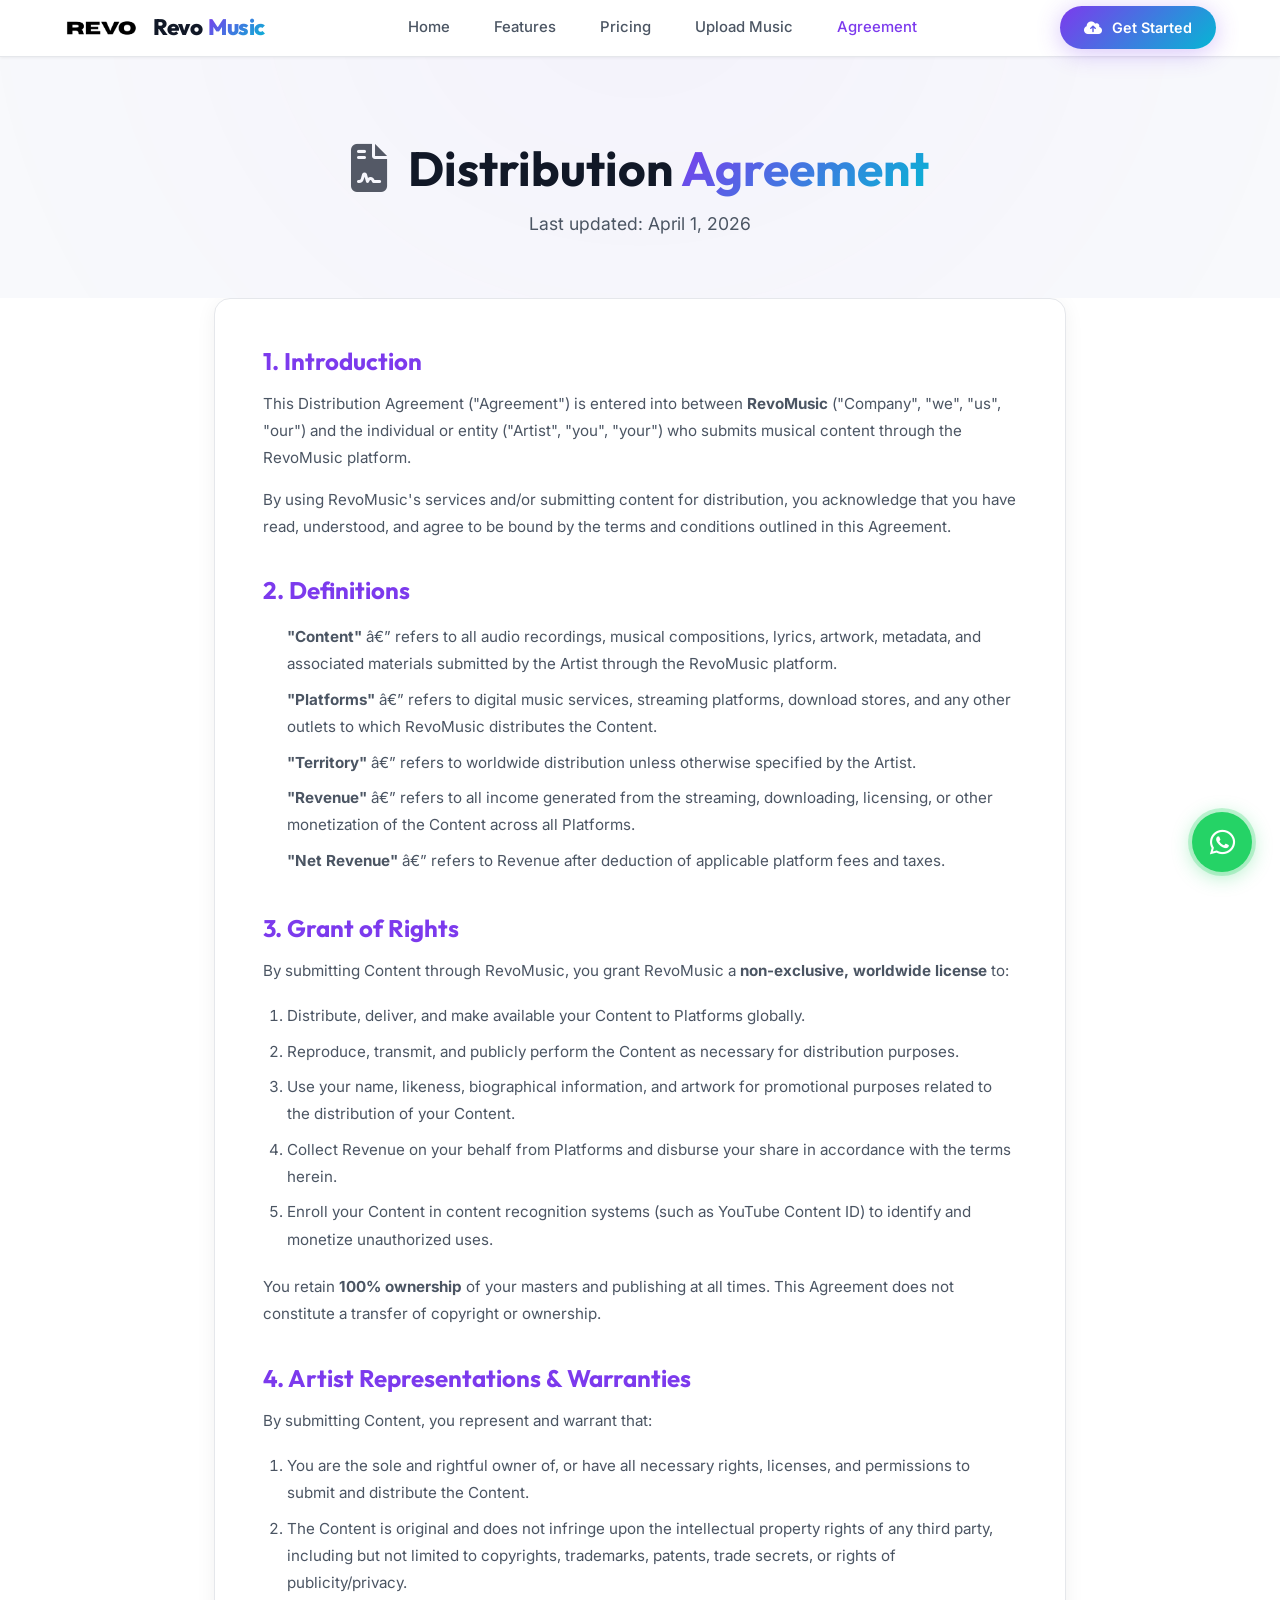
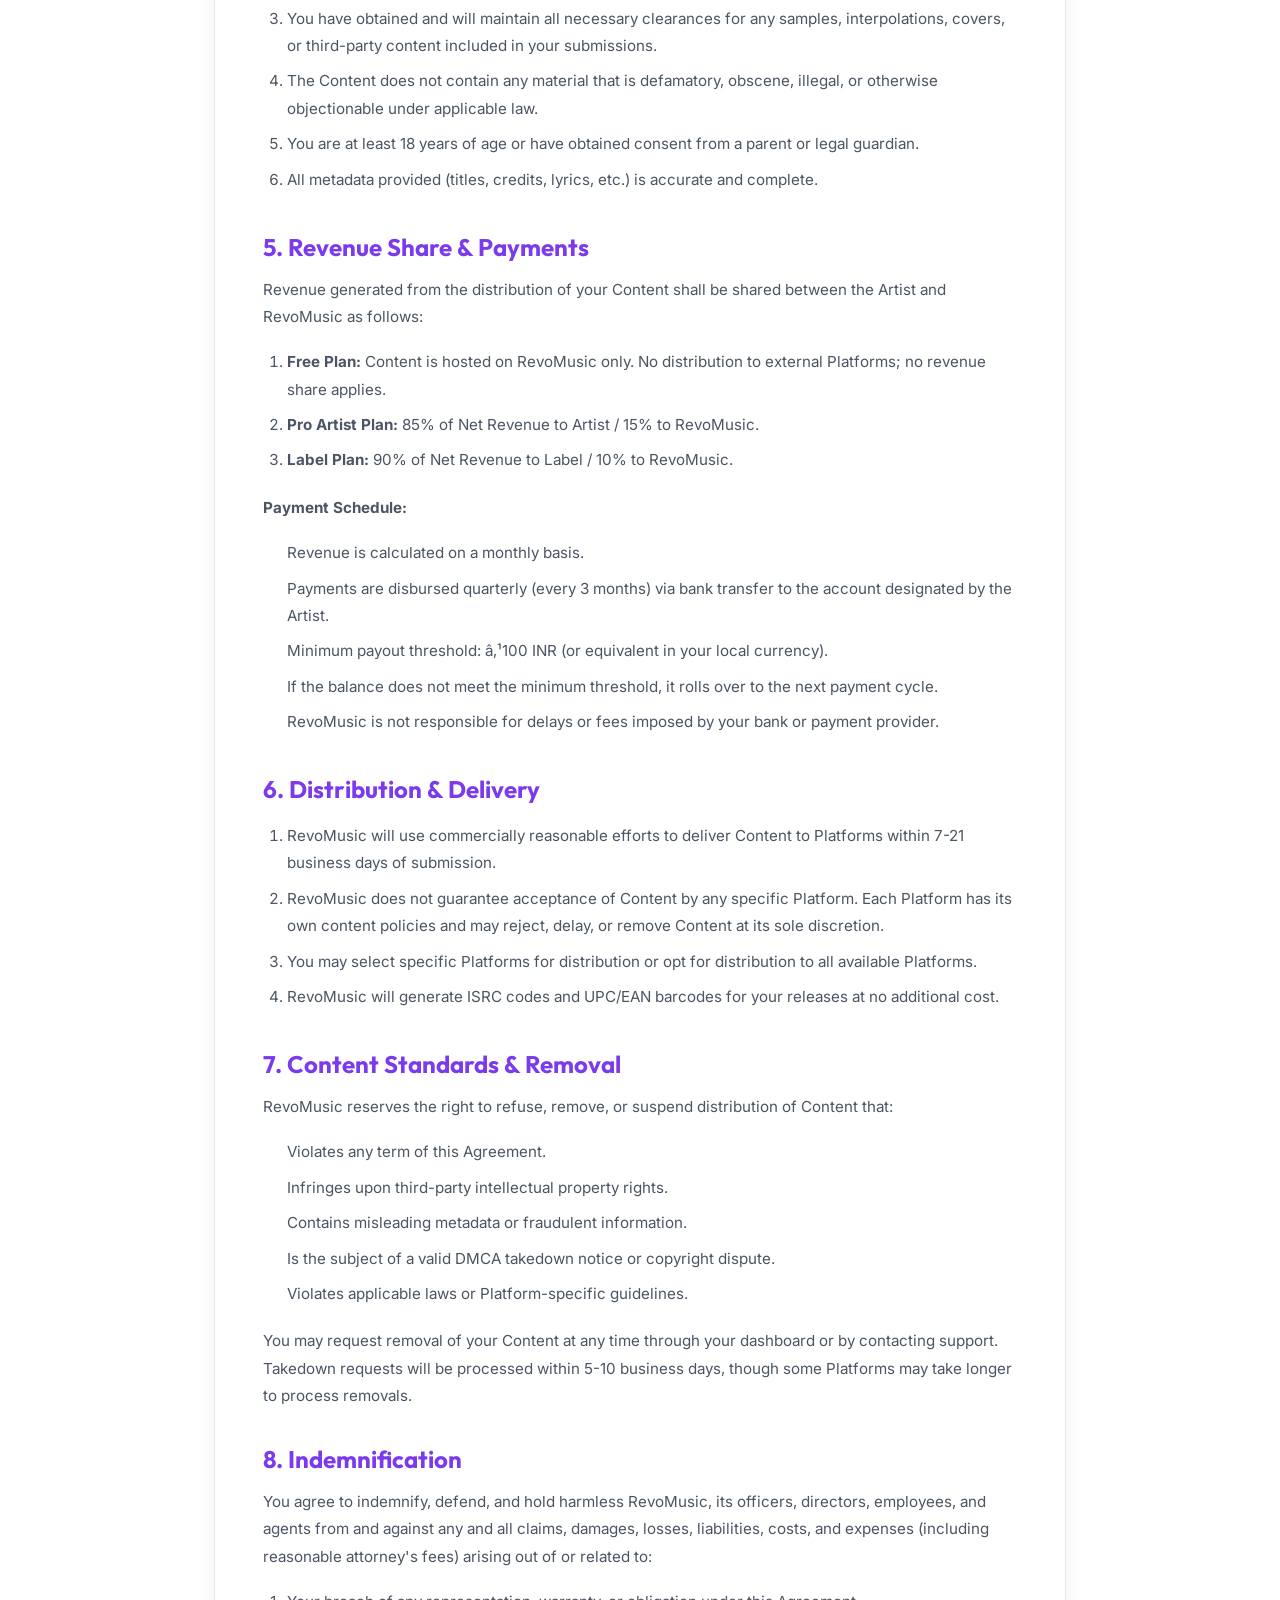
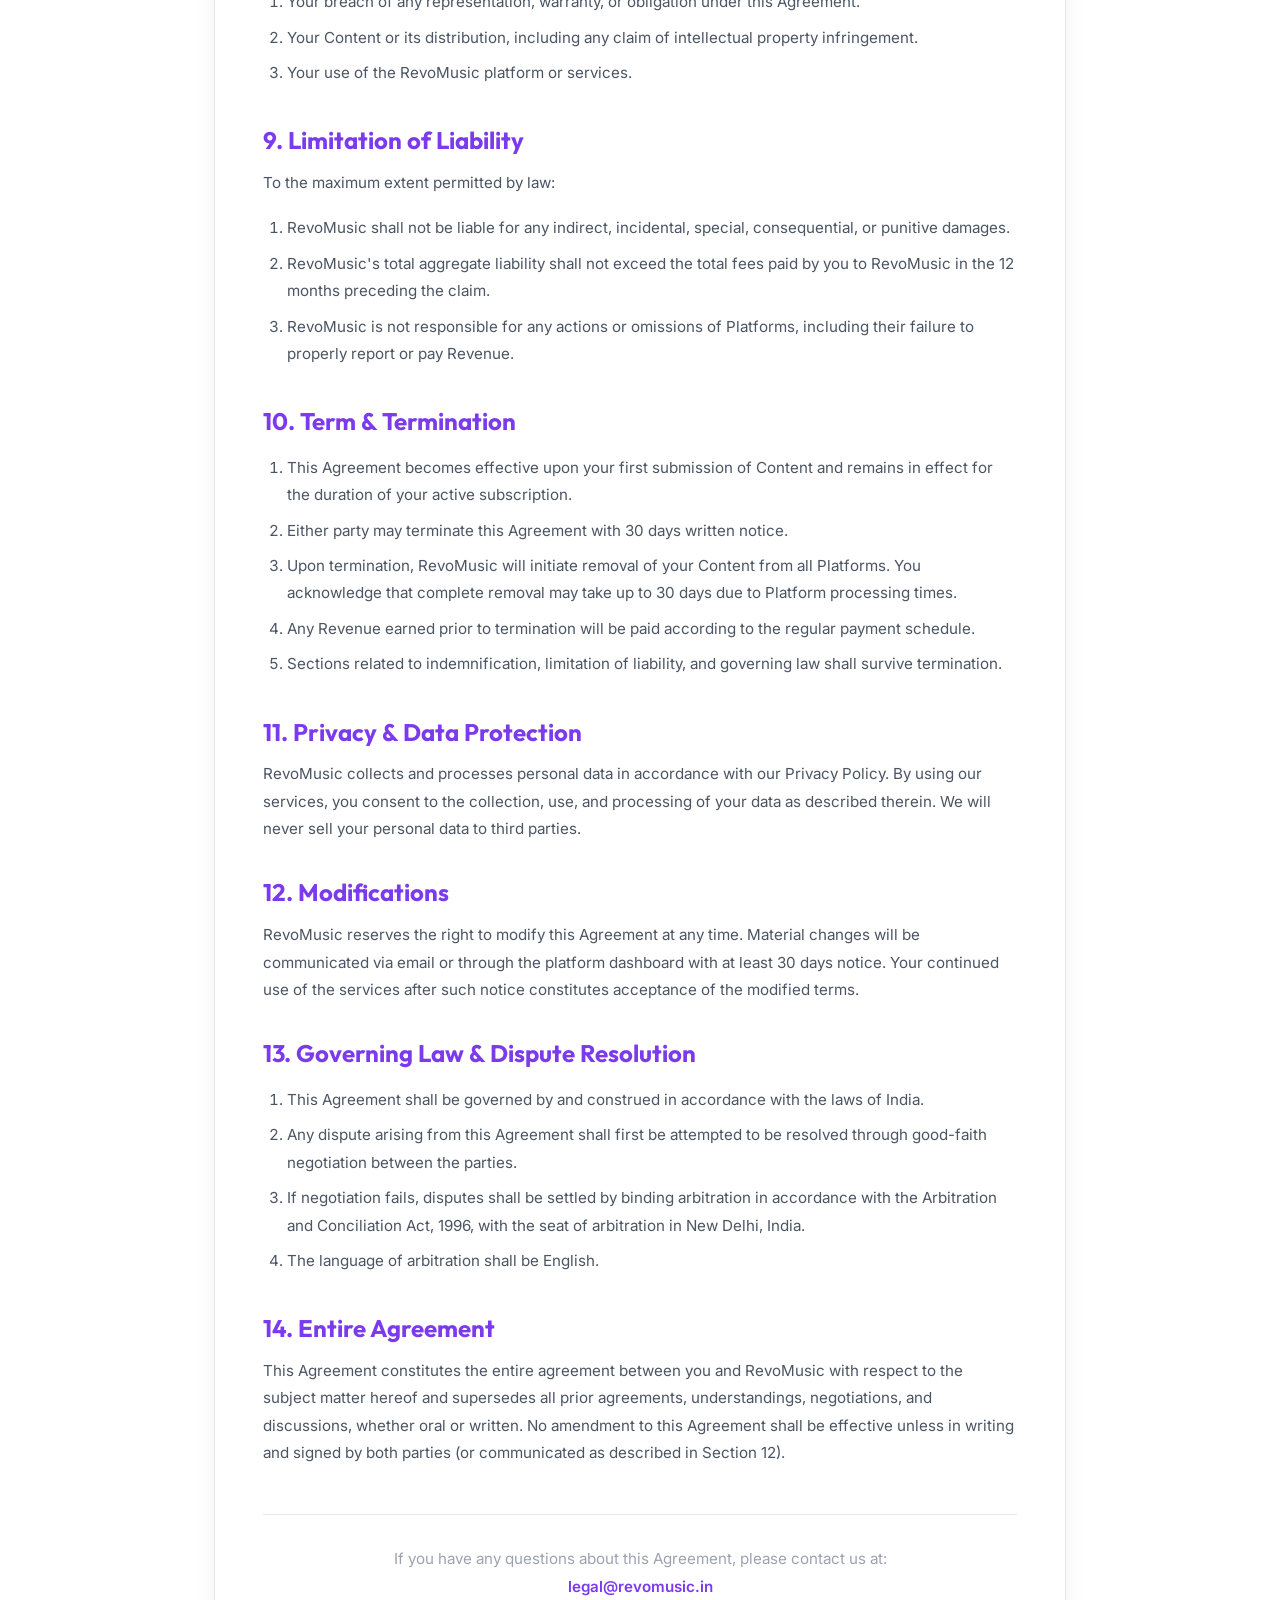
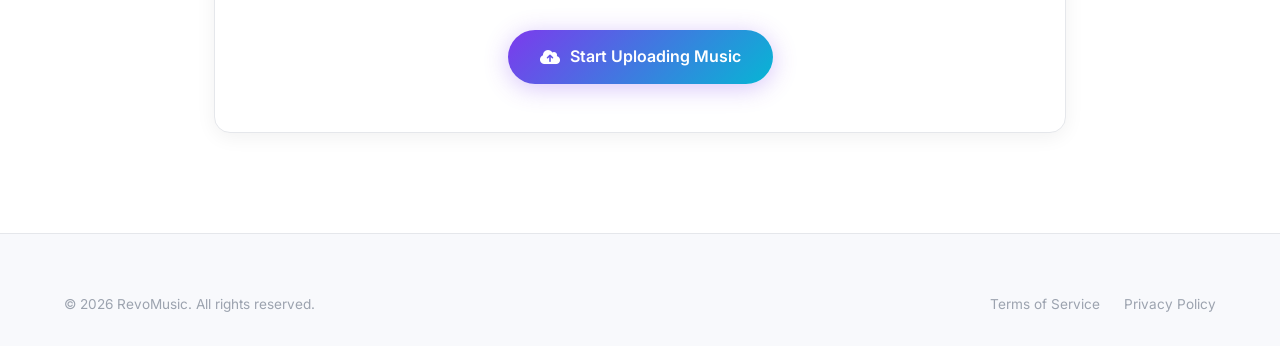
==== commit 8e0ed402: "Cropped logo, new favicon, bigger size, Revo Music spacing, mobile fixes" ====
--- a/agreement.html
+++ b/agreement.html
@@ -10,7 +10,7 @@
     <link href="https://fonts.googleapis.com/css2?family=Inter:wght@300;400;500;600;700&family=Outfit:wght@400;500;600;700;800;900&display=swap" rel="stylesheet">
     <link rel="stylesheet" href="https://cdnjs.cloudflare.com/ajax/libs/font-awesome/6.5.1/css/all.min.css">
     <link rel="stylesheet" href="styles.css">
-    <link rel="icon" href="assets/images/logo.png" type="image/png">
+    <link rel="icon" href="assets/images/favicon.png" type="image/png">
 </head>
 <body>
 
--- a/styles.css
+++ b/styles.css
@@ -185,7 +185,7 @@
   left: 0;
   width: 100%;
   z-index: 1000;
-  padding: 16px 0;
+  padding: 10px 0;
   transition: var(--transition-normal);
 }
 
@@ -193,7 +193,7 @@
   background: rgba(255, 255, 255, 0.92);
   backdrop-filter: blur(20px);
   border-bottom: 1px solid var(--border-glass);
-  padding: 10px 0;
+  padding: 6px 0;
   box-shadow: var(--shadow-sm);
 }
 
@@ -209,17 +209,19 @@
 .nav-logo {
   display: flex;
   align-items: center;
-  gap: 12px;
+  gap: 14px;
   font-family: var(--font-display);
-  font-size: 1.5rem;
+  font-size: 1.4rem;
   font-weight: 800;
   letter-spacing: -0.5px;
+  text-decoration: none;
+  white-space: nowrap;
+  flex-shrink: 0;
 }
 
 .nav-logo img {
-  width: 40px;
-  height: 40px;
-  border-radius: 10px;
+  width: 75px;
+  height: auto;
 }
 
 .nav-logo .logo-text span {
@@ -227,12 +229,15 @@
   -webkit-background-clip: text;
   -webkit-text-fill-color: transparent;
   background-clip: text;
+  margin-left: 6px;
 }
 
 /* Navbar inside the dark hero */
 .hero .nav-logo .logo-text {
   color: #fff;
 }
+
+/* Logo keeps white bg on dark hero — looks clean */
 
 .nav-links {
   display: flex;
@@ -287,6 +292,8 @@
   font-size: 1.5rem;
   cursor: pointer;
   padding: 8px;
+  z-index: 1001;
+  position: relative;
 }
 
 .navbar:not(.scrolled) .mobile-toggle {
@@ -302,7 +309,7 @@
   right: 0;
   bottom: 0;
   background: rgba(255, 255, 255, 0.98);
-  z-index: 999;
+  z-index: 1100;
   flex-direction: column;
   align-items: center;
   justify-content: center;
@@ -1139,6 +1146,15 @@
   grid-template-columns: 2fr 1fr 1fr 1fr;
   gap: 48px;
   margin-bottom: 48px;
+}
+
+.footer .nav-logo img {
+  width: 70px;
+}
+
+.footer .nav-logo {
+  font-size: 1.6rem;
+  gap: 16px;
 }
 
 .footer-brand p {
@@ -1731,6 +1747,10 @@
   .hero-equalizer { gap: 3px; }
 
   :root { --section-padding: 60px 0; }
+
+  .nav-logo img { width: 50px; }
+  .nav-logo { font-size: 1rem; gap: 8px; }
+  .nav-logo .logo-text { display: inline; }
 }
 
 @media (max-width: 480px) {
